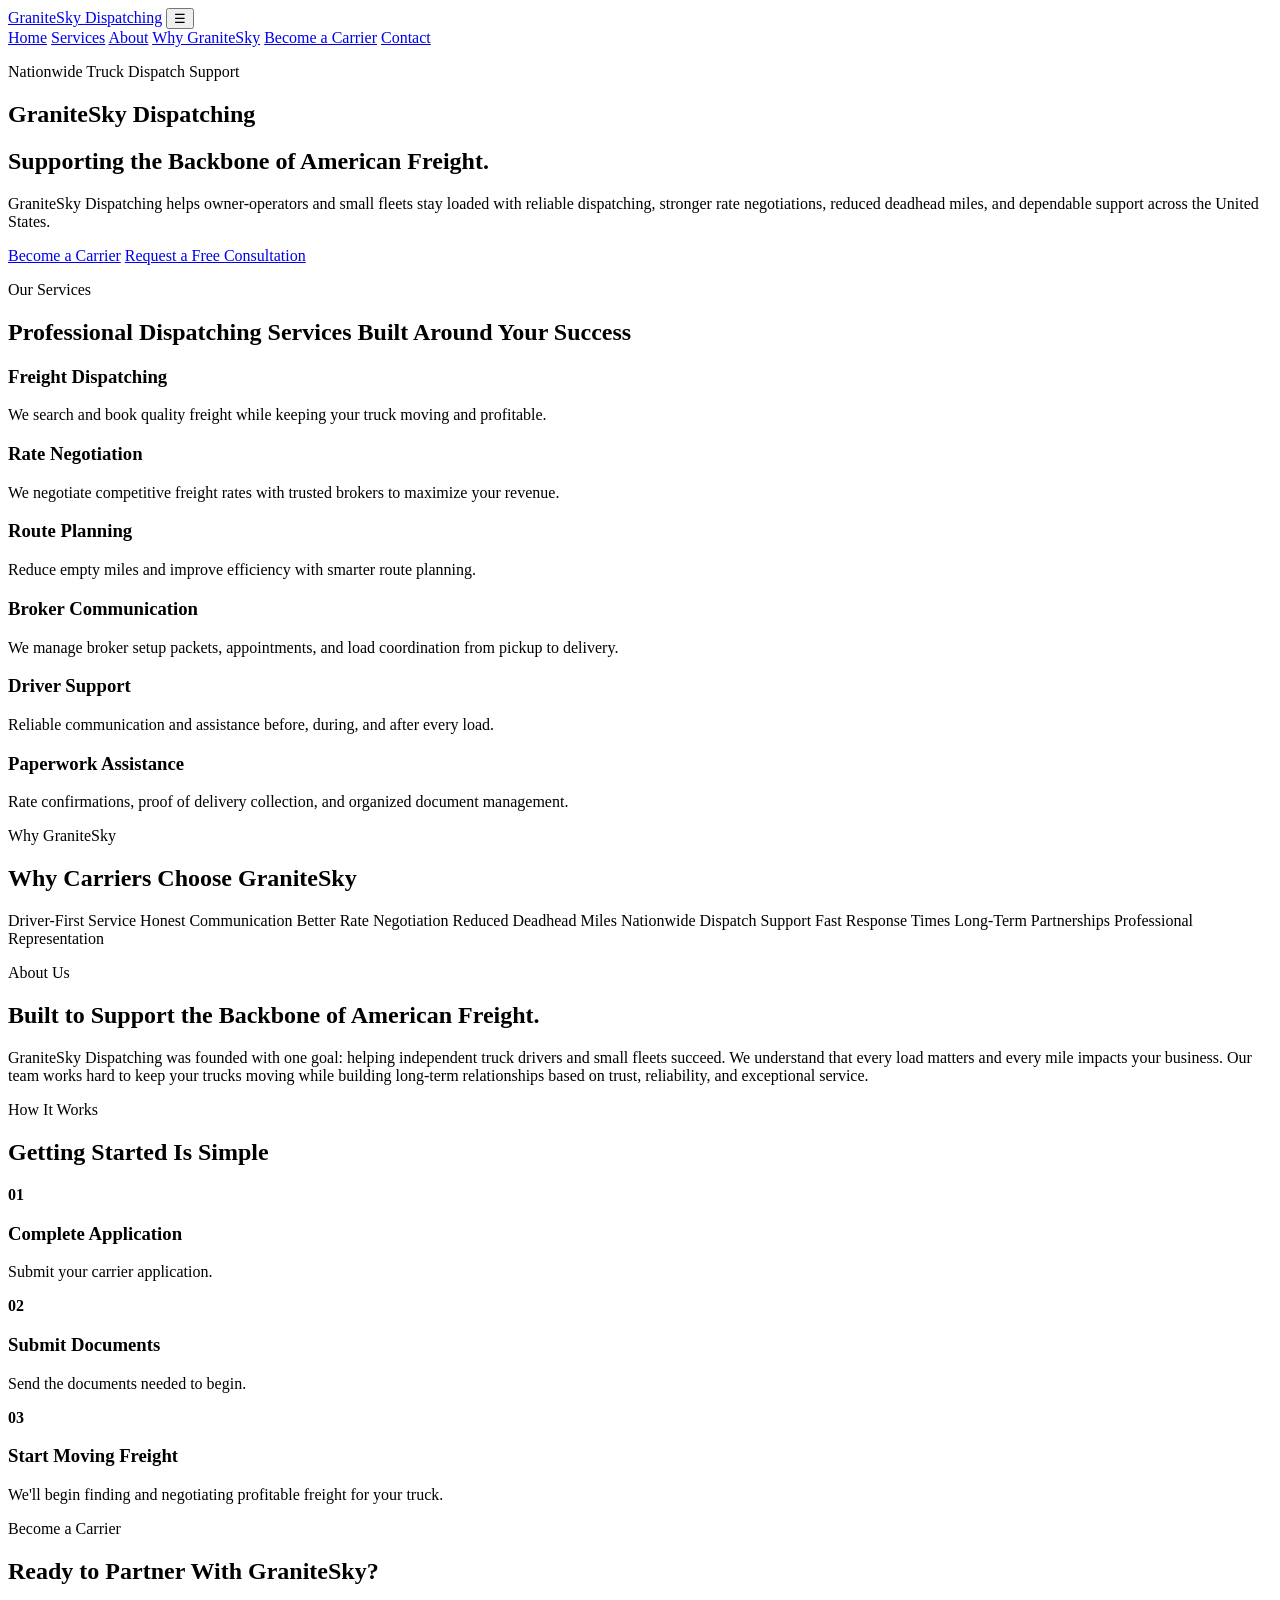
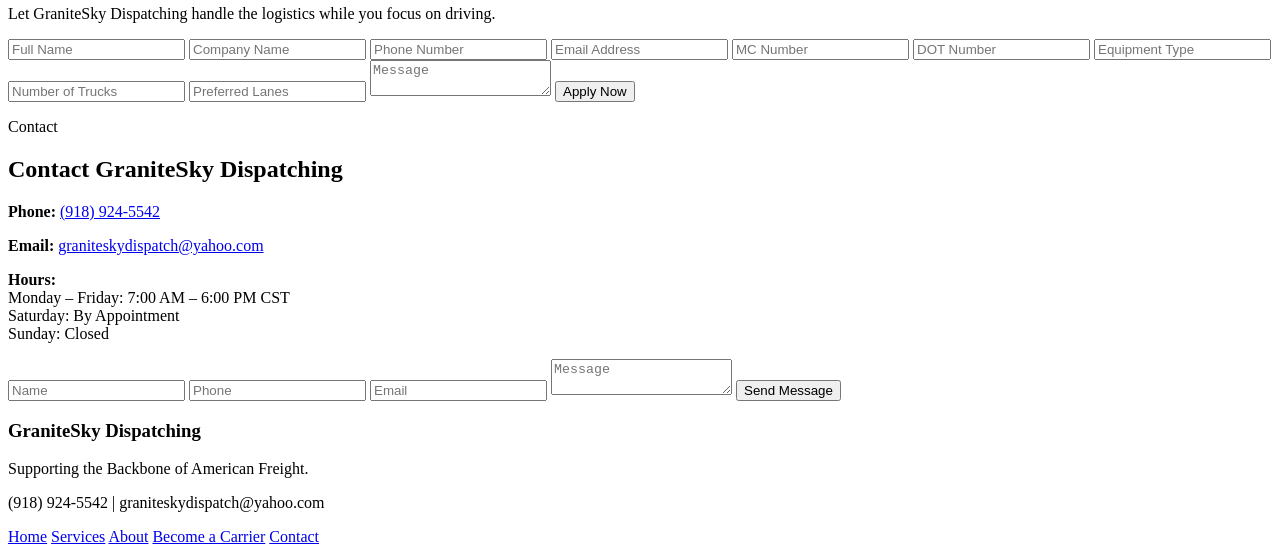
==== index.html @ 777a6763 "Add initial HTML structure for GraniteSky Dispatching This file contains the complete HTML structure" ====
<!DOCTYPE html>
<html lang="en">
<head>
  <meta charset="UTF-8" />
  <meta name="viewport" content="width=device-width, initial-scale=1.0" />
  <title>GraniteSky Dispatching | Supporting the Backbone of American Freight</title>
  <meta name="description" content="GraniteSky Dispatching helps owner-operators and small fleets stay loaded with reliable dispatching, rate negotiation, route planning, and nationwide support." />
  <link rel="stylesheet" href="style.css" />
  <script defer src="script.js"></script>
</head>

<body>
  <header class="header">
    <nav class="nav">
      <a href="#" class="logo">GraniteSky <span>Dispatching</span></a>

      <button class="menu-btn" id="menuBtn">☰</button>

      <div class="nav-links" id="navLinks">
        <a href="#home">Home</a>
        <a href="#services">Services</a>
        <a href="#about">About</a>
        <a href="#why">Why GraniteSky</a>
        <a href="#carrier">Become a Carrier</a>
        <a href="#contact">Contact</a>
      </div>
    </nav>
  </header>

  <section class="hero" id="home">
    <div class="hero-overlay"></div>
    <div class="hero-content">
      <p class="eyebrow">Nationwide Truck Dispatch Support</p>
      <h1>GraniteSky Dispatching</h1>
      <h2>Supporting the Backbone of American Freight.</h2>
      <p>
        GraniteSky Dispatching helps owner-operators and small fleets stay loaded with reliable dispatching,
        stronger rate negotiations, reduced deadhead miles, and dependable support across the United States.
      </p>
      <div class="hero-buttons">
        <a href="#carrier" class="btn primary">Become a Carrier</a>
        <a href="#contact" class="btn secondary">Request a Free Consultation</a>
      </div>
    </div>
  </section>

  <section class="section" id="services">
    <div class="section-header">
      <p class="eyebrow">Our Services</p>
      <h2>Professional Dispatching Services Built Around Your Success</h2>
    </div>

    <div class="cards">
      <div class="card"><h3>Freight Dispatching</h3><p>We search and book quality freight while keeping your truck moving and profitable.</p></div>
      <div class="card"><h3>Rate Negotiation</h3><p>We negotiate competitive freight rates with trusted brokers to maximize your revenue.</p></div>
      <div class="card"><h3>Route Planning</h3><p>Reduce empty miles and improve efficiency with smarter route planning.</p></div>
      <div class="card"><h3>Broker Communication</h3><p>We manage broker setup packets, appointments, and load coordination from pickup to delivery.</p></div>
      <div class="card"><h3>Driver Support</h3><p>Reliable communication and assistance before, during, and after every load.</p></div>
      <div class="card"><h3>Paperwork Assistance</h3><p>Rate confirmations, proof of delivery collection, and organized document management.</p></div>
    </div>
  </section>

  <section class="dark-section" id="why">
    <div class="section-header">
      <p class="eyebrow">Why GraniteSky</p>
      <h2>Why Carriers Choose GraniteSky</h2>
    </div>

    <div class="features">
      <span>Driver-First Service</span>
      <span>Honest Communication</span>
      <span>Better Rate Negotiation</span>
      <span>Reduced Deadhead Miles</span>
      <span>Nationwide Dispatch Support</span>
      <span>Fast Response Times</span>
      <span>Long-Term Partnerships</span>
      <span>Professional Representation</span>
    </div>
  </section>

  <section class="split-section" id="about">
    <div>
      <p class="eyebrow">About Us</p>
      <h2>Built to Support the Backbone of American Freight.</h2>
      <p>
        GraniteSky Dispatching was founded with one goal: helping independent truck drivers and small fleets succeed.
        We understand that every load matters and every mile impacts your business. Our team works hard to keep your
        trucks moving while building long-term relationships based on trust, reliability, and exceptional service.
      </p>
    </div>
    <div class="image-card"></div>
  </section>

  <section class="section">
    <div class="section-header">
      <p class="eyebrow">How It Works</p>
      <h2>Getting Started Is Simple</h2>
    </div>

    <div class="steps">
      <div><strong>01</strong><h3>Complete Application</h3><p>Submit your carrier application.</p></div>
      <div><strong>02</strong><h3>Submit Documents</h3><p>Send the documents needed to begin.</p></div>
      <div><strong>03</strong><h3>Start Moving Freight</h3><p>We'll begin finding and negotiating profitable freight for your truck.</p></div>
    </div>
  </section>

  <section class="form-section" id="carrier">
    <div class="form-intro">
      <p class="eyebrow">Become a Carrier</p>
      <h2>Ready to Partner With GraniteSky?</h2>
      <p>Let GraniteSky Dispatching handle the logistics while you focus on driving.</p>
    </div>

    <form class="form" action="https://formsubmit.co/graniteskydispatch@yahoo.com" method="POST">
      <input type="text" name="Full Name" placeholder="Full Name" required>
      <input type="text" name="Company Name" placeholder="Company Name">
      <input type="tel" name="Phone Number" placeholder="Phone Number" required>
      <input type="email" name="Email Address" placeholder="Email Address" required>
      <input type="text" name="MC Number" placeholder="MC Number">
      <input type="text" name="DOT Number" placeholder="DOT Number">
      <input type="text" name="Equipment Type" placeholder="Equipment Type">
      <input type="text" name="Number of Trucks" placeholder="Number of Trucks">
      <input type="text" name="Preferred Lanes" placeholder="Preferred Lanes">
      <textarea name="Message" placeholder="Message"></textarea>
      <button class="btn primary" type="submit">Apply Now</button>
    </form>
  </section>

  <section class="contact" id="contact">
    <div>
      <p class="eyebrow">Contact</p>
      <h2>Contact GraniteSky Dispatching</h2>
      <p><strong>Phone:</strong> <a href="tel:9189245542">(918) 924-5542</a></p>
      <p><strong>Email:</strong> <a href="mailto:graniteskydispatch@yahoo.com">graniteskydispatch@yahoo.com</a></p>
      <p><strong>Hours:</strong><br>Monday – Friday: 7:00 AM – 6:00 PM CST<br>Saturday: By Appointment<br>Sunday: Closed</p>
    </div>

    <form class="form" action="https://formsubmit.co/graniteskydispatch@yahoo.com" method="POST">
      <input type="text" name="Name" placeholder="Name" required>
      <input type="tel" name="Phone" placeholder="Phone">
      <input type="email" name="Email" placeholder="Email" required>
      <textarea name="Message" placeholder="Message" required></textarea>
      <button class="btn primary" type="submit">Send Message</button>
    </form>
  </section>

  <footer>
    <h3>GraniteSky Dispatching</h3>
    <p>Supporting the Backbone of American Freight.</p>
    <p>(918) 924-5542 | graniteskydispatch@yahoo.com</p>
    <div>
      <a href="#home">Home</a>
      <a href="#services">Services</a>
      <a href="#about">About</a>
      <a href="#carrier">Become a Carrier</a>
      <a href="#contact">Contact</a>
    </div>
  </footer>
</body>
</html>
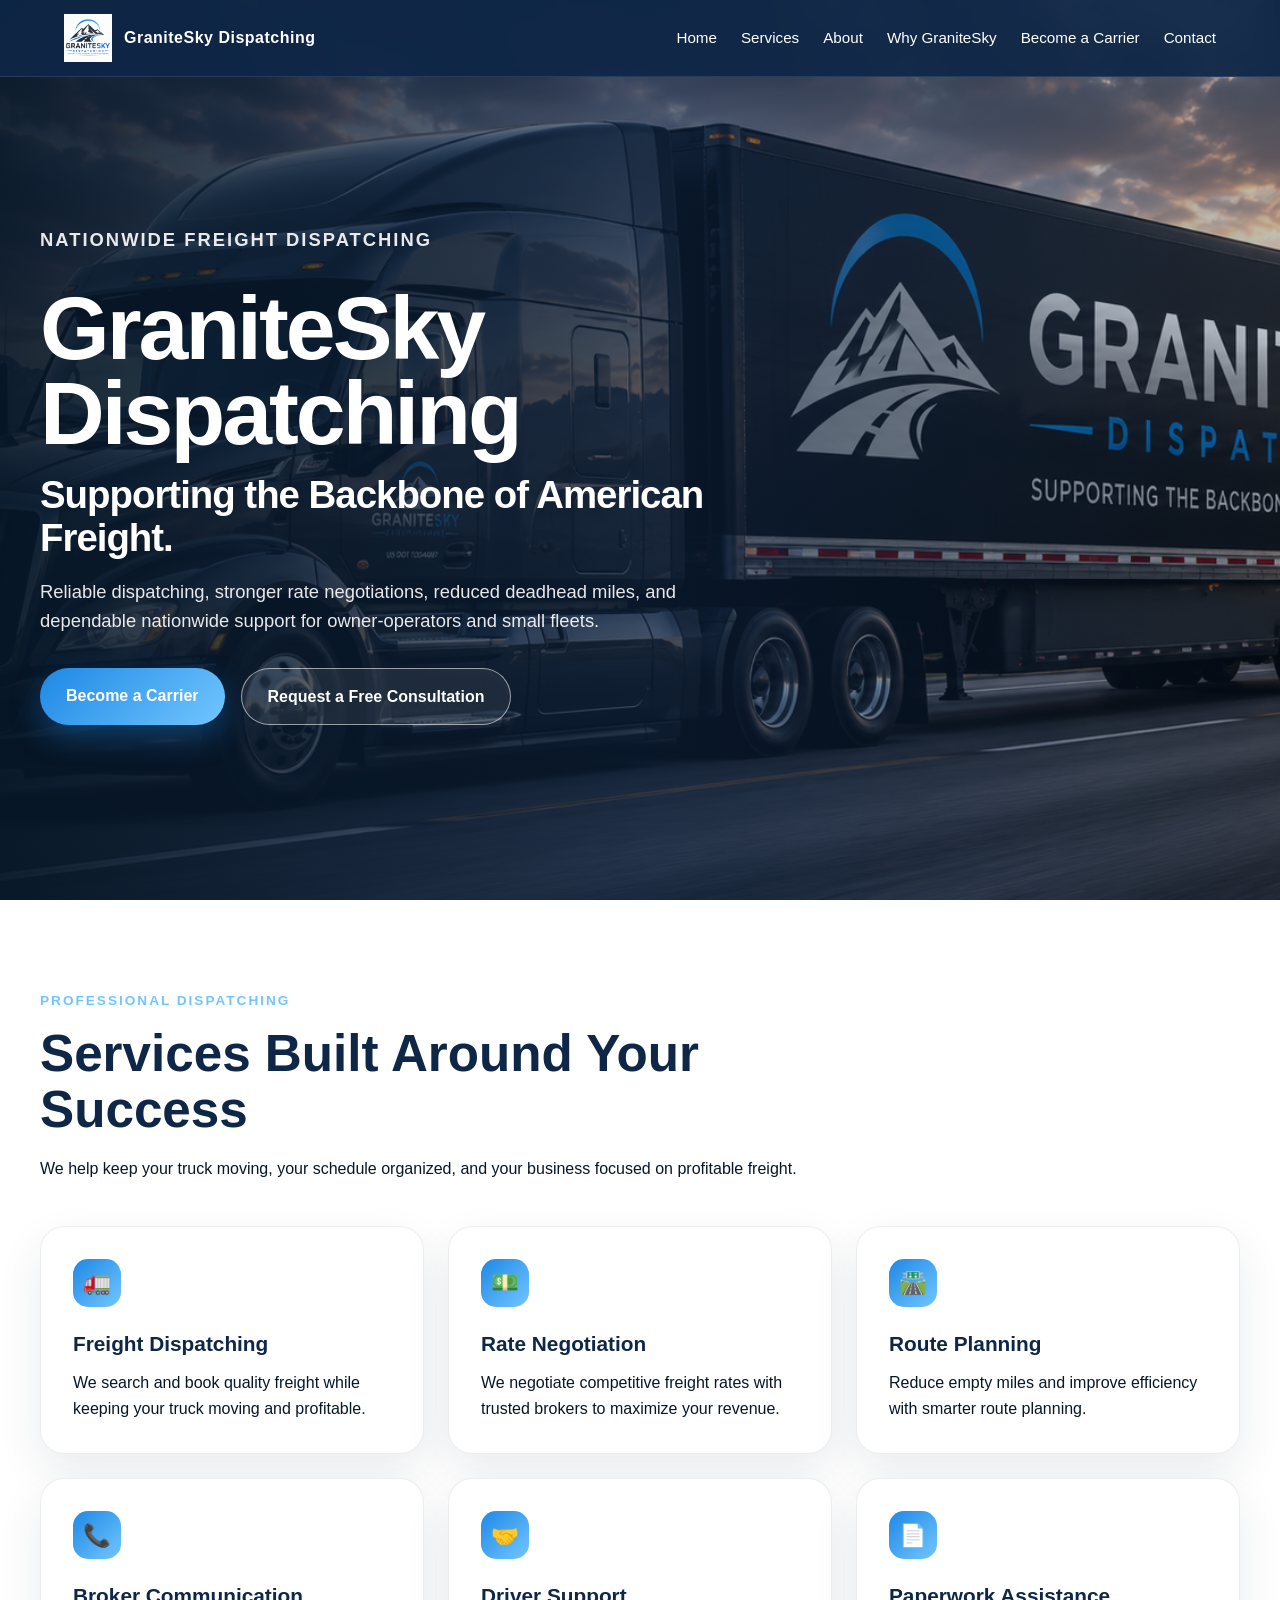
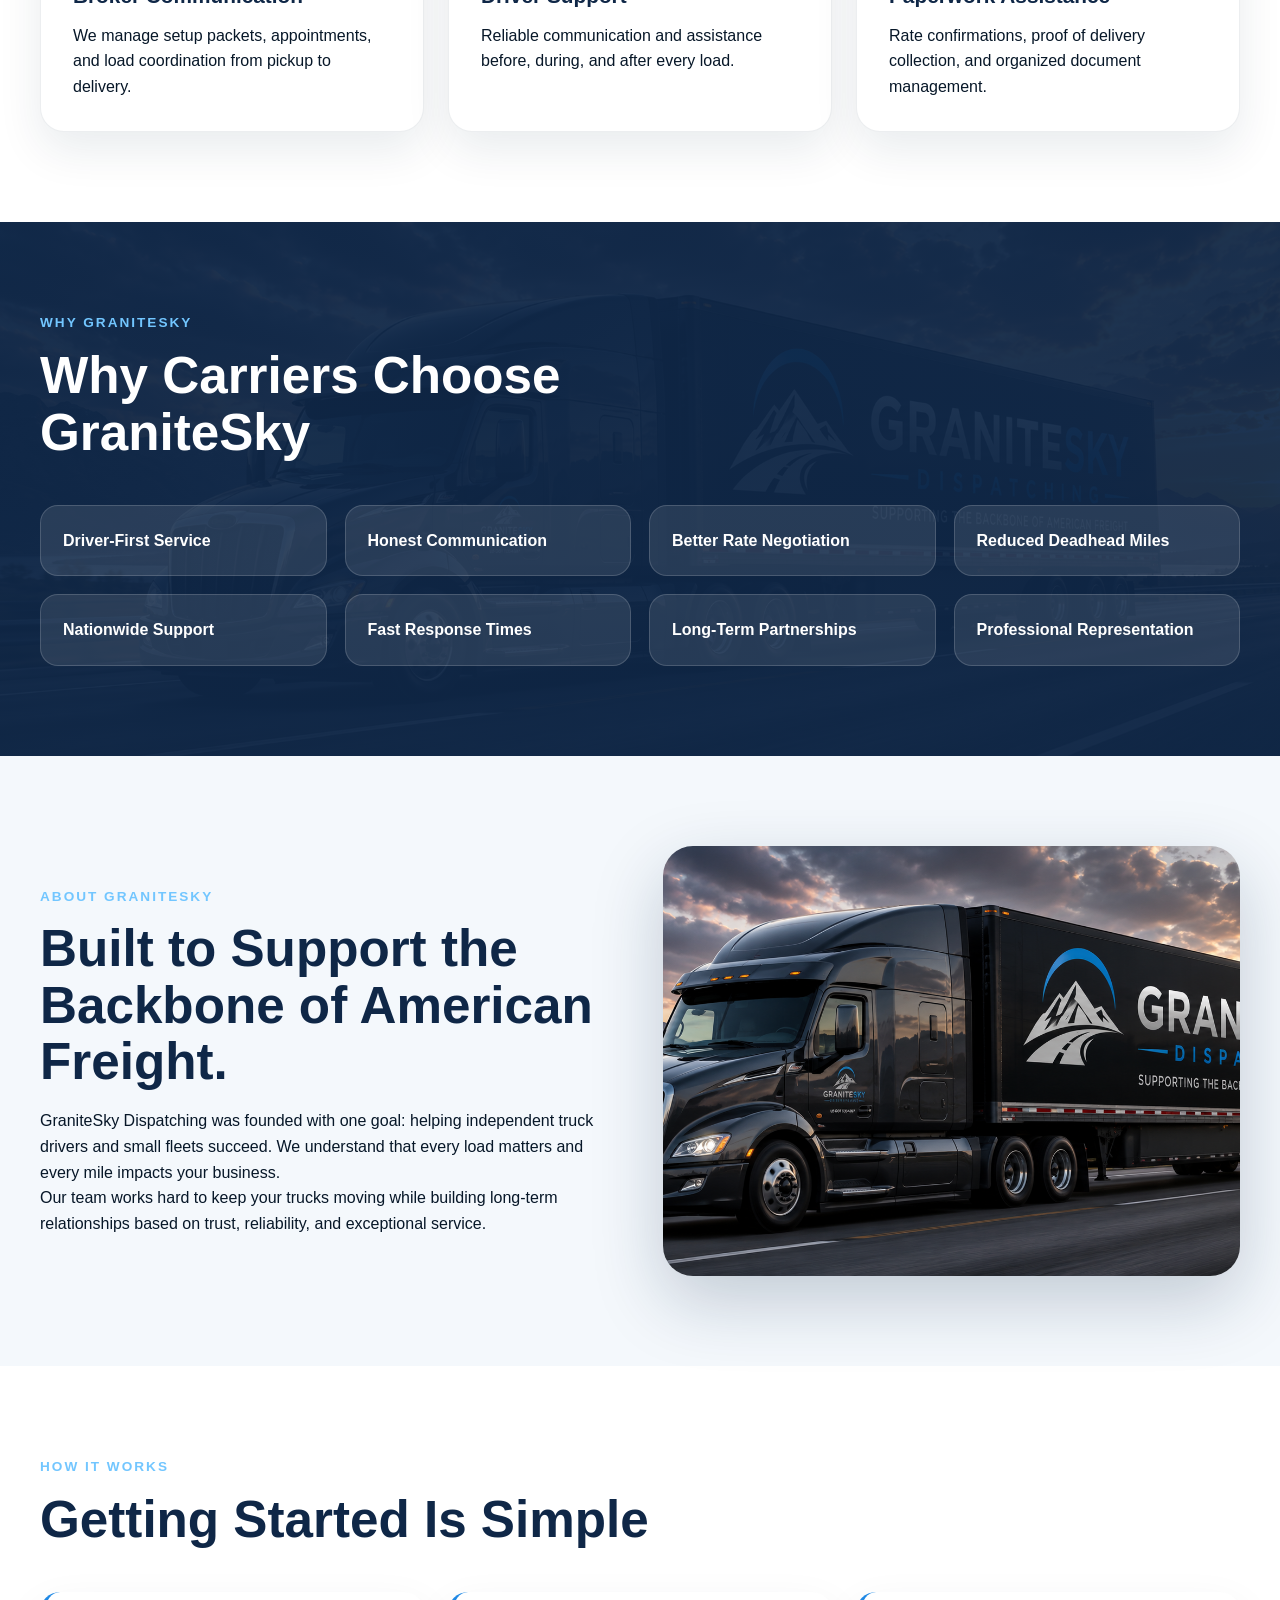
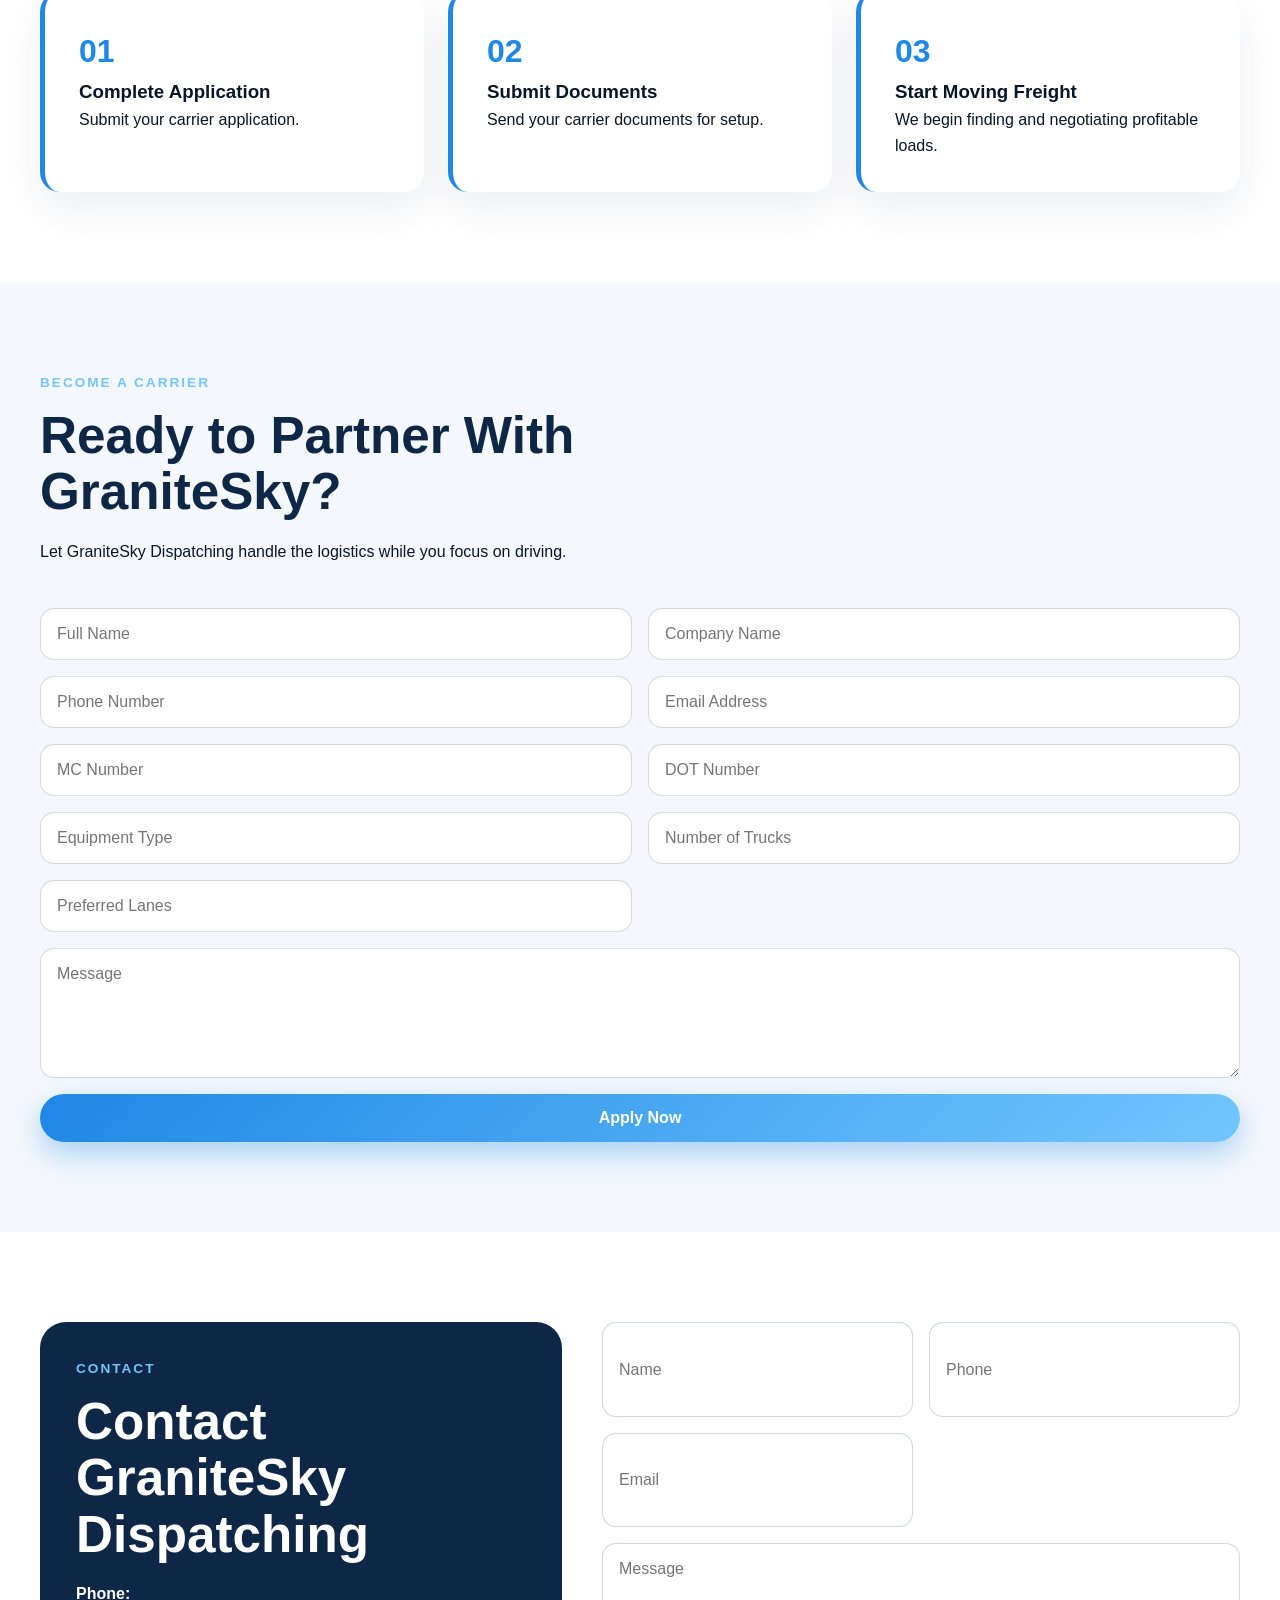
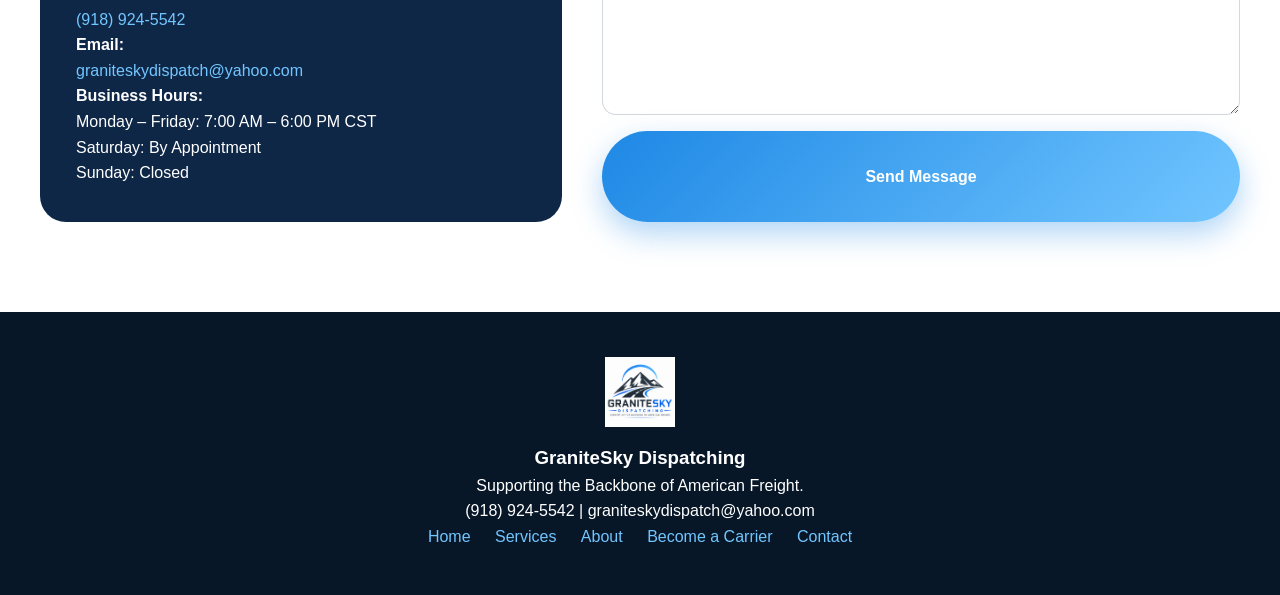
==== commit 9d12035e: "Revise HTML structure and content for clarity Updated the title and meta description for improved cl" ====
--- a/index.html
+++ b/index.html
@@ -3,115 +3,547 @@
 <head>
   <meta charset="UTF-8" />
   <meta name="viewport" content="width=device-width, initial-scale=1.0" />
-  <title>GraniteSky Dispatching | Supporting the Backbone of American Freight</title>
-  <meta name="description" content="GraniteSky Dispatching helps owner-operators and small fleets stay loaded with reliable dispatching, rate negotiation, route planning, and nationwide support." />
-  <link rel="stylesheet" href="style.css" />
-  <script defer src="script.js"></script>
+  <title>GraniteSky Dispatching | American Freight Dispatching</title>
+  <meta name="description" content="GraniteSky Dispatching provides reliable truck dispatching, rate negotiation, route planning, broker communication, and nationwide support for owner-operators and small fleets." />
+
+  <style>
+    :root {
+      --navy: #0F2747;
+      --gray: #4A4F57;
+      --blue: #1E88E5;
+      --light-blue: #72C6FF;
+      --white: #FFFFFF;
+      --soft: #F4F8FC;
+      --dark: #071728;
+    }
+
+    * {
+      margin: 0;
+      padding: 0;
+      box-sizing: border-box;
+    }
+
+    html {
+      scroll-behavior: smooth;
+    }
+
+    body {
+      font-family: Arial, sans-serif;
+      color: var(--dark);
+      background: var(--white);
+      line-height: 1.6;
+    }
+
+    a {
+      text-decoration: none;
+      color: inherit;
+    }
+
+    img {
+      max-width: 100%;
+      display: block;
+    }
+
+    header {
+      position: fixed;
+      top: 0;
+      width: 100%;
+      z-index: 1000;
+      background: rgba(15, 39, 71, 0.92);
+      backdrop-filter: blur(14px);
+      border-bottom: 1px solid rgba(255,255,255,0.1);
+    }
+
+    .nav {
+      max-width: 1200px;
+      margin: auto;
+      padding: 14px 24px;
+      display: flex;
+      justify-content: space-between;
+      align-items: center;
+    }
+
+    .logo-wrap {
+      display: flex;
+      align-items: center;
+      gap: 12px;
+      color: white;
+      font-weight: 800;
+      letter-spacing: 0.5px;
+    }
+
+    .logo-wrap img {
+      height: 48px;
+      width: auto;
+    }
+
+    .nav-links {
+      display: flex;
+      gap: 24px;
+      color: white;
+      font-size: 0.95rem;
+    }
+
+    .nav-links a:hover {
+      color: var(--light-blue);
+    }
+
+    .menu-btn {
+      display: none;
+      background: none;
+      border: none;
+      color: white;
+      font-size: 2rem;
+      cursor: pointer;
+    }
+
+    .hero {
+      min-height: 100vh;
+      background:
+        linear-gradient(90deg, rgba(7,23,40,0.92), rgba(15,39,71,0.58), rgba(15,39,71,0.25)),
+        url("hero-truck.png") center/cover no-repeat;
+      color: white;
+      display: flex;
+      align-items: center;
+      padding: 130px 24px 80px;
+    }
+
+    .hero-content {
+      max-width: 1200px;
+      margin: auto;
+      width: 100%;
+    }
+
+    .hero-box {
+      max-width: 720px;
+      animation: fadeUp 1s ease forwards;
+    }
+
+    .eyebrow {
+      color: var(--light-blue);
+      text-transform: uppercase;
+      letter-spacing: 2px;
+      font-weight: 800;
+      font-size: 0.85rem;
+      margin-bottom: 14px;
+    }
+
+    h1 {
+      font-size: clamp(3rem, 7vw, 6.5rem);
+      line-height: 0.95;
+      margin-bottom: 18px;
+      letter-spacing: -3px;
+    }
+
+    h2 {
+      font-size: clamp(2rem, 4vw, 3.4rem);
+      line-height: 1.1;
+      margin-bottom: 18px;
+      color: var(--navy);
+    }
+
+    .hero h2 {
+      color: white;
+      font-size: clamp(1.5rem, 3vw, 2.4rem);
+      letter-spacing: -1px;
+    }
+
+    .hero p {
+      font-size: 1.15rem;
+      max-width: 650px;
+      color: rgba(255,255,255,0.9);
+      margin-bottom: 32px;
+    }
+
+    .buttons {
+      display: flex;
+      flex-wrap: wrap;
+      gap: 16px;
+    }
+
+    .btn {
+      display: inline-block;
+      padding: 15px 26px;
+      border-radius: 999px;
+      font-weight: 800;
+      transition: 0.3s ease;
+    }
+
+    .btn.primary {
+      background: linear-gradient(135deg, var(--blue), var(--light-blue));
+      color: white;
+      box-shadow: 0 12px 30px rgba(30,136,229,0.35);
+    }
+
+    .btn.secondary {
+      border: 1px solid rgba(255,255,255,0.55);
+      color: white;
+      background: rgba(255,255,255,0.08);
+    }
+
+    .btn:hover {
+      transform: translateY(-3px);
+    }
+
+    section {
+      padding: 90px 24px;
+    }
+
+    .container {
+      max-width: 1200px;
+      margin: auto;
+    }
+
+    .section-title {
+      max-width: 760px;
+      margin-bottom: 44px;
+    }
+
+    .cards {
+      display: grid;
+      grid-template-columns: repeat(3, 1fr);
+      gap: 24px;
+    }
+
+    .card {
+      background: white;
+      padding: 32px;
+      border-radius: 24px;
+      box-shadow: 0 18px 45px rgba(15,39,71,0.09);
+      border: 1px solid rgba(15,39,71,0.08);
+      transition: 0.3s ease;
+    }
+
+    .card:hover {
+      transform: translateY(-8px);
+      box-shadow: 0 25px 60px rgba(15,39,71,0.15);
+    }
+
+    .icon {
+      width: 48px;
+      height: 48px;
+      border-radius: 15px;
+      background: linear-gradient(135deg, var(--blue), var(--light-blue));
+      color: white;
+      display: grid;
+      place-items: center;
+      font-size: 1.4rem;
+      margin-bottom: 20px;
+    }
+
+    .card h3 {
+      color: var(--navy);
+      margin-bottom: 10px;
+      font-size: 1.3rem;
+    }
+
+    .soft {
+      background: var(--soft);
+    }
+
+    .dark {
+      background:
+        linear-gradient(rgba(15,39,71,0.94), rgba(15,39,71,0.94)),
+        url("hero-truck.png") center/cover no-repeat;
+      color: white;
+    }
+
+    .dark h2 {
+      color: white;
+    }
+
+    .features {
+      display: grid;
+      grid-template-columns: repeat(4, 1fr);
+      gap: 18px;
+    }
+
+    .feature {
+      background: rgba(255,255,255,0.1);
+      border: 1px solid rgba(255,255,255,0.16);
+      padding: 22px;
+      border-radius: 18px;
+      font-weight: 800;
+    }
+
+    .split {
+      display: grid;
+      grid-template-columns: 1fr 1fr;
+      gap: 46px;
+      align-items: center;
+    }
+
+    .photo-card {
+      min-height: 430px;
+      border-radius: 30px;
+      background: url("hero-truck.png") center/cover no-repeat;
+      box-shadow: 0 25px 70px rgba(15,39,71,0.22);
+    }
+
+    .steps {
+      display: grid;
+      grid-template-columns: repeat(3, 1fr);
+      gap: 24px;
+    }
+
+    .step {
+      padding: 34px;
+      border-left: 5px solid var(--blue);
+      background: white;
+      border-radius: 20px;
+      box-shadow: 0 18px 45px rgba(15,39,71,0.08);
+    }
+
+    .step strong {
+      color: var(--blue);
+      font-size: 2rem;
+    }
+
+    form {
+      display: grid;
+      grid-template-columns: repeat(2, 1fr);
+      gap: 16px;
+    }
+
+    input, textarea {
+      width: 100%;
+      padding: 16px;
+      border-radius: 14px;
+      border: 1px solid rgba(15,39,71,0.18);
+      font-size: 1rem;
+      font-family: inherit;
+    }
+
+    textarea {
+      grid-column: span 2;
+      min-height: 130px;
+      resize: vertical;
+    }
+
+    form .btn {
+      border: none;
+      cursor: pointer;
+      grid-column: span 2;
+      font-size: 1rem;
+    }
+
+    .contact-grid {
+      display: grid;
+      grid-template-columns: 0.9fr 1.1fr;
+      gap: 40px;
+    }
+
+    .contact-info {
+      background: var(--navy);
+      color: white;
+      padding: 36px;
+      border-radius: 26px;
+    }
+
+    .contact-info h2 {
+      color: white;
+    }
+
+    .contact-info a {
+      color: var(--light-blue);
+    }
+
+    footer {
+      background: #071728;
+      color: white;
+      padding: 45px 24px;
+      text-align: center;
+    }
+
+    footer img {
+      height: 70px;
+      margin: 0 auto 16px;
+    }
+
+    footer a {
+      margin: 0 10px;
+      color: var(--light-blue);
+    }
+
+    @keyframes fadeUp {
+      from {
+        opacity: 0;
+        transform: translateY(30px);
+      }
+      to {
+        opacity: 1;
+        transform: translateY(0);
+      }
+    }
+
+    @media (max-width: 900px) {
+      .menu-btn {
+        display: block;
+      }
+
+      .nav-links {
+        position: absolute;
+        top: 77px;
+        left: 0;
+        width: 100%;
+        background: var(--navy);
+        flex-direction: column;
+        padding: 24px;
+        display: none;
+      }
+
+      .nav-links.active {
+        display: flex;
+      }
+
+      .cards,
+      .features,
+      .steps,
+      .split,
+      .contact-grid {
+        grid-template-columns: 1fr;
+      }
+
+      form {
+        grid-template-columns: 1fr;
+      }
+
+      textarea,
+      form .btn {
+        grid-column: span 1;
+      }
+
+      .hero {
+        text-align: left;
+        background:
+          linear-gradient(rgba(7,23,40,0.86), rgba(7,23,40,0.86)),
+          url("hero-truck.png") center/cover no-repeat;
+      }
+    }
+  </style>
 </head>
 
 <body>
-  <header class="header">
-    <nav class="nav">
-      <a href="#" class="logo">GraniteSky <span>Dispatching</span></a>
-
-      <button class="menu-btn" id="menuBtn">☰</button>
-
-      <div class="nav-links" id="navLinks">
-        <a href="#home">Home</a>
-        <a href="#services">Services</a>
-        <a href="#about">About</a>
-        <a href="#why">Why GraniteSky</a>
-        <a href="#carrier">Become a Carrier</a>
-        <a href="#contact">Contact</a>
-      </div>
-    </nav>
-  </header>
-
-  <section class="hero" id="home">
-    <div class="hero-overlay"></div>
-    <div class="hero-content">
-      <p class="eyebrow">Nationwide Truck Dispatch Support</p>
+
+<header>
+  <nav class="nav">
+    <a href="#home" class="logo-wrap">
+      <img src="logo.png" alt="GraniteSky Dispatching Logo">
+      <span>GraniteSky Dispatching</span>
+    </a>
+
+    <button class="menu-btn" id="menuBtn">☰</button>
+
+    <div class="nav-links" id="navLinks">
+      <a href="#home">Home</a>
+      <a href="#services">Services</a>
+      <a href="#about">About</a>
+      <a href="#why">Why GraniteSky</a>
+      <a href="#carrier">Become a Carrier</a>
+      <a href="#contact">Contact</a>
+    </div>
+  </nav>
+</header>
+
+<section class="hero" id="home">
+  <div class="hero-content">
+    <div class="hero-box">
+      <p class="eyebrow">Nationwide Freight Dispatching</p>
       <h1>GraniteSky Dispatching</h1>
       <h2>Supporting the Backbone of American Freight.</h2>
       <p>
-        GraniteSky Dispatching helps owner-operators and small fleets stay loaded with reliable dispatching,
-        stronger rate negotiations, reduced deadhead miles, and dependable support across the United States.
+        Reliable dispatching, stronger rate negotiations, reduced deadhead miles,
+        and dependable nationwide support for owner-operators and small fleets.
       </p>
-      <div class="hero-buttons">
+      <div class="buttons">
         <a href="#carrier" class="btn primary">Become a Carrier</a>
         <a href="#contact" class="btn secondary">Request a Free Consultation</a>
       </div>
     </div>
-  </section>
-
-  <section class="section" id="services">
-    <div class="section-header">
-      <p class="eyebrow">Our Services</p>
-      <h2>Professional Dispatching Services Built Around Your Success</h2>
+  </div>
+</section>
+
+<section id="services">
+  <div class="container">
+    <div class="section-title">
+      <p class="eyebrow">Professional Dispatching</p>
+      <h2>Services Built Around Your Success</h2>
+      <p>We help keep your truck moving, your schedule organized, and your business focused on profitable freight.</p>
     </div>
 
     <div class="cards">
-      <div class="card"><h3>Freight Dispatching</h3><p>We search and book quality freight while keeping your truck moving and profitable.</p></div>
-      <div class="card"><h3>Rate Negotiation</h3><p>We negotiate competitive freight rates with trusted brokers to maximize your revenue.</p></div>
-      <div class="card"><h3>Route Planning</h3><p>Reduce empty miles and improve efficiency with smarter route planning.</p></div>
-      <div class="card"><h3>Broker Communication</h3><p>We manage broker setup packets, appointments, and load coordination from pickup to delivery.</p></div>
-      <div class="card"><h3>Driver Support</h3><p>Reliable communication and assistance before, during, and after every load.</p></div>
-      <div class="card"><h3>Paperwork Assistance</h3><p>Rate confirmations, proof of delivery collection, and organized document management.</p></div>
-    </div>
-  </section>
-
-  <section class="dark-section" id="why">
-    <div class="section-header">
+      <div class="card"><div class="icon">🚛</div><h3>Freight Dispatching</h3><p>We search and book quality freight while keeping your truck moving and profitable.</p></div>
+      <div class="card"><div class="icon">💵</div><h3>Rate Negotiation</h3><p>We negotiate competitive freight rates with trusted brokers to maximize your revenue.</p></div>
+      <div class="card"><div class="icon">🛣️</div><h3>Route Planning</h3><p>Reduce empty miles and improve efficiency with smarter route planning.</p></div>
+      <div class="card"><div class="icon">📞</div><h3>Broker Communication</h3><p>We manage setup packets, appointments, and load coordination from pickup to delivery.</p></div>
+      <div class="card"><div class="icon">🤝</div><h3>Driver Support</h3><p>Reliable communication and assistance before, during, and after every load.</p></div>
+      <div class="card"><div class="icon">📄</div><h3>Paperwork Assistance</h3><p>Rate confirmations, proof of delivery collection, and organized document management.</p></div>
+    </div>
+  </div>
+</section>
+
+<section class="dark" id="why">
+  <div class="container">
+    <div class="section-title">
       <p class="eyebrow">Why GraniteSky</p>
       <h2>Why Carriers Choose GraniteSky</h2>
     </div>
 
     <div class="features">
-      <span>Driver-First Service</span>
-      <span>Honest Communication</span>
-      <span>Better Rate Negotiation</span>
-      <span>Reduced Deadhead Miles</span>
-      <span>Nationwide Dispatch Support</span>
-      <span>Fast Response Times</span>
-      <span>Long-Term Partnerships</span>
-      <span>Professional Representation</span>
-    </div>
-  </section>
-
-  <section class="split-section" id="about">
+      <div class="feature">Driver-First Service</div>
+      <div class="feature">Honest Communication</div>
+      <div class="feature">Better Rate Negotiation</div>
+      <div class="feature">Reduced Deadhead Miles</div>
+      <div class="feature">Nationwide Support</div>
+      <div class="feature">Fast Response Times</div>
+      <div class="feature">Long-Term Partnerships</div>
+      <div class="feature">Professional Representation</div>
+    </div>
+  </div>
+</section>
+
+<section id="about" class="soft">
+  <div class="container split">
     <div>
-      <p class="eyebrow">About Us</p>
+      <p class="eyebrow">About GraniteSky</p>
       <h2>Built to Support the Backbone of American Freight.</h2>
       <p>
         GraniteSky Dispatching was founded with one goal: helping independent truck drivers and small fleets succeed.
-        We understand that every load matters and every mile impacts your business. Our team works hard to keep your
-        trucks moving while building long-term relationships based on trust, reliability, and exceptional service.
+        We understand that every load matters and every mile impacts your business.
       </p>
-    </div>
-    <div class="image-card"></div>
-  </section>
-
-  <section class="section">
-    <div class="section-header">
+      <p>
+        Our team works hard to keep your trucks moving while building long-term relationships based on trust,
+        reliability, and exceptional service.
+      </p>
+    </div>
+    <div class="photo-card"></div>
+  </div>
+</section>
+
+<section>
+  <div class="container">
+    <div class="section-title">
       <p class="eyebrow">How It Works</p>
       <h2>Getting Started Is Simple</h2>
     </div>
 
     <div class="steps">
-      <div><strong>01</strong><h3>Complete Application</h3><p>Submit your carrier application.</p></div>
-      <div><strong>02</strong><h3>Submit Documents</h3><p>Send the documents needed to begin.</p></div>
-      <div><strong>03</strong><h3>Start Moving Freight</h3><p>We'll begin finding and negotiating profitable freight for your truck.</p></div>
-    </div>
-  </section>
-
-  <section class="form-section" id="carrier">
-    <div class="form-intro">
+      <div class="step"><strong>01</strong><h3>Complete Application</h3><p>Submit your carrier application.</p></div>
+      <div class="step"><strong>02</strong><h3>Submit Documents</h3><p>Send your carrier documents for setup.</p></div>
+      <div class="step"><strong>03</strong><h3>Start Moving Freight</h3><p>We begin finding and negotiating profitable loads.</p></div>
+    </div>
+  </div>
+</section>
+
+<section id="carrier" class="soft">
+  <div class="container">
+    <div class="section-title">
       <p class="eyebrow">Become a Carrier</p>
       <h2>Ready to Partner With GraniteSky?</h2>
       <p>Let GraniteSky Dispatching handle the logistics while you focus on driving.</p>
     </div>
 
-    <form class="form" action="https://formsubmit.co/graniteskydispatch@yahoo.com" method="POST">
+    <form action="https://formsubmit.co/graniteskydispatch@yahoo.com" method="POST">
       <input type="text" name="Full Name" placeholder="Full Name" required>
       <input type="text" name="Company Name" placeholder="Company Name">
       <input type="tel" name="Phone Number" placeholder="Phone Number" required>
@@ -124,37 +556,61 @@
       <textarea name="Message" placeholder="Message"></textarea>
       <button class="btn primary" type="submit">Apply Now</button>
     </form>
-  </section>
-
-  <section class="contact" id="contact">
-    <div>
+  </div>
+</section>
+
+<section id="contact">
+  <div class="container contact-grid">
+    <div class="contact-info">
       <p class="eyebrow">Contact</p>
       <h2>Contact GraniteSky Dispatching</h2>
-      <p><strong>Phone:</strong> <a href="tel:9189245542">(918) 924-5542</a></p>
-      <p><strong>Email:</strong> <a href="mailto:graniteskydispatch@yahoo.com">graniteskydispatch@yahoo.com</a></p>
-      <p><strong>Hours:</strong><br>Monday – Friday: 7:00 AM – 6:00 PM CST<br>Saturday: By Appointment<br>Sunday: Closed</p>
-    </div>
-
-    <form class="form" action="https://formsubmit.co/graniteskydispatch@yahoo.com" method="POST">
+      <p><strong>Phone:</strong><br><a href="tel:9189245542">(918) 924-5542</a></p>
+      <p><strong>Email:</strong><br><a href="mailto:graniteskydispatch@yahoo.com">graniteskydispatch@yahoo.com</a></p>
+      <p><strong>Business Hours:</strong><br>
+        Monday – Friday: 7:00 AM – 6:00 PM CST<br>
+        Saturday: By Appointment<br>
+        Sunday: Closed
+      </p>
+    </div>
+
+    <form action="https://formsubmit.co/graniteskydispatch@yahoo.com" method="POST">
       <input type="text" name="Name" placeholder="Name" required>
       <input type="tel" name="Phone" placeholder="Phone">
       <input type="email" name="Email" placeholder="Email" required>
       <textarea name="Message" placeholder="Message" required></textarea>
       <button class="btn primary" type="submit">Send Message</button>
     </form>
-  </section>
-
-  <footer>
-    <h3>GraniteSky Dispatching</h3>
-    <p>Supporting the Backbone of American Freight.</p>
-    <p>(918) 924-5542 | graniteskydispatch@yahoo.com</p>
-    <div>
-      <a href="#home">Home</a>
-      <a href="#services">Services</a>
-      <a href="#about">About</a>
-      <a href="#carrier">Become a Carrier</a>
-      <a href="#contact">Contact</a>
-    </div>
-  </footer>
+  </div>
+</section>
+
+<footer>
+  <img src="logo.png" alt="GraniteSky Dispatching Logo">
+  <h3>GraniteSky Dispatching</h3>
+  <p>Supporting the Backbone of American Freight.</p>
+  <p>(918) 924-5542 | graniteskydispatch@yahoo.com</p>
+  <p>
+    <a href="#home">Home</a>
+    <a href="#services">Services</a>
+    <a href="#about">About</a>
+    <a href="#carrier">Become a Carrier</a>
+    <a href="#contact">Contact</a>
+  </p>
+</footer>
+
+<script>
+  const menuBtn = document.getElementById("menuBtn");
+  const navLinks = document.getElementById("navLinks");
+
+  menuBtn.addEventListener("click", () => {
+    navLinks.classList.toggle("active");
+  });
+
+  document.querySelectorAll(".nav-links a").forEach(link => {
+    link.addEventListener("click", () => {
+      navLinks.classList.remove("active");
+    });
+  });
+</script>
+
 </body>
 </html>
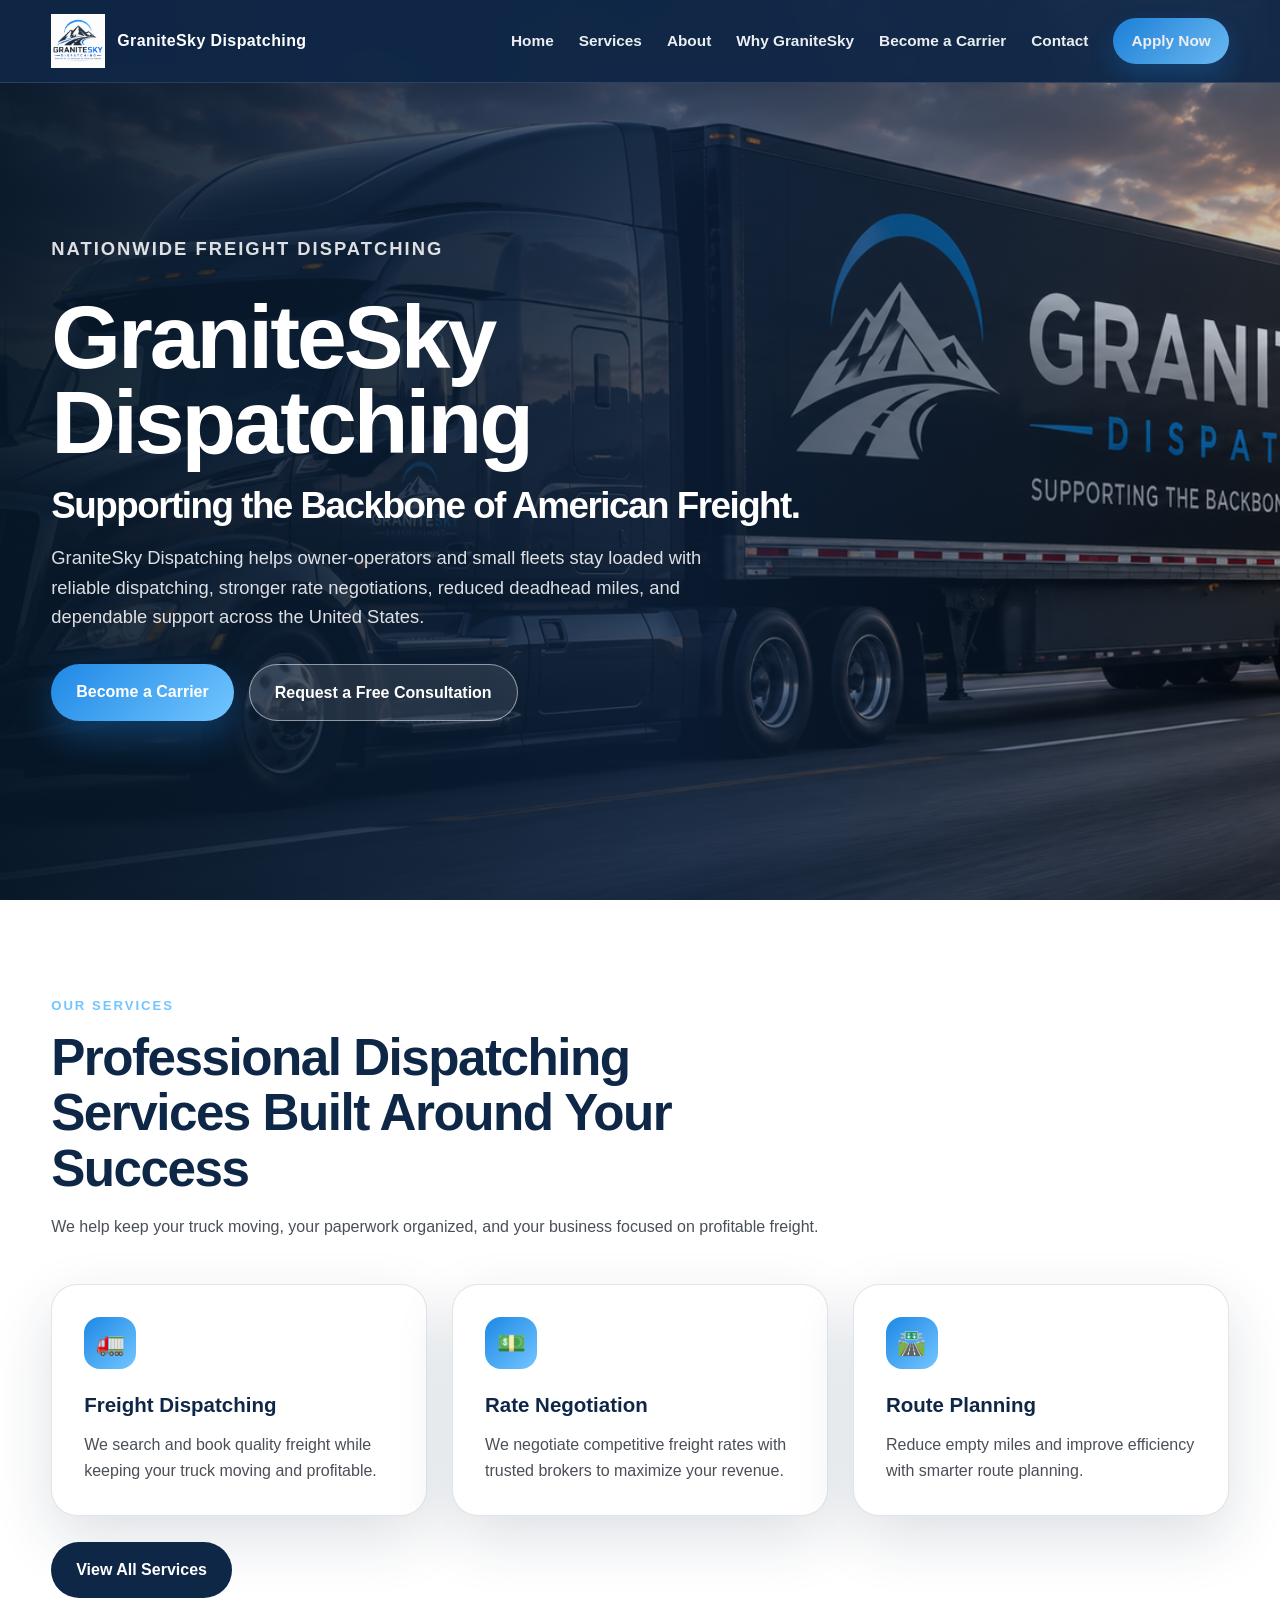
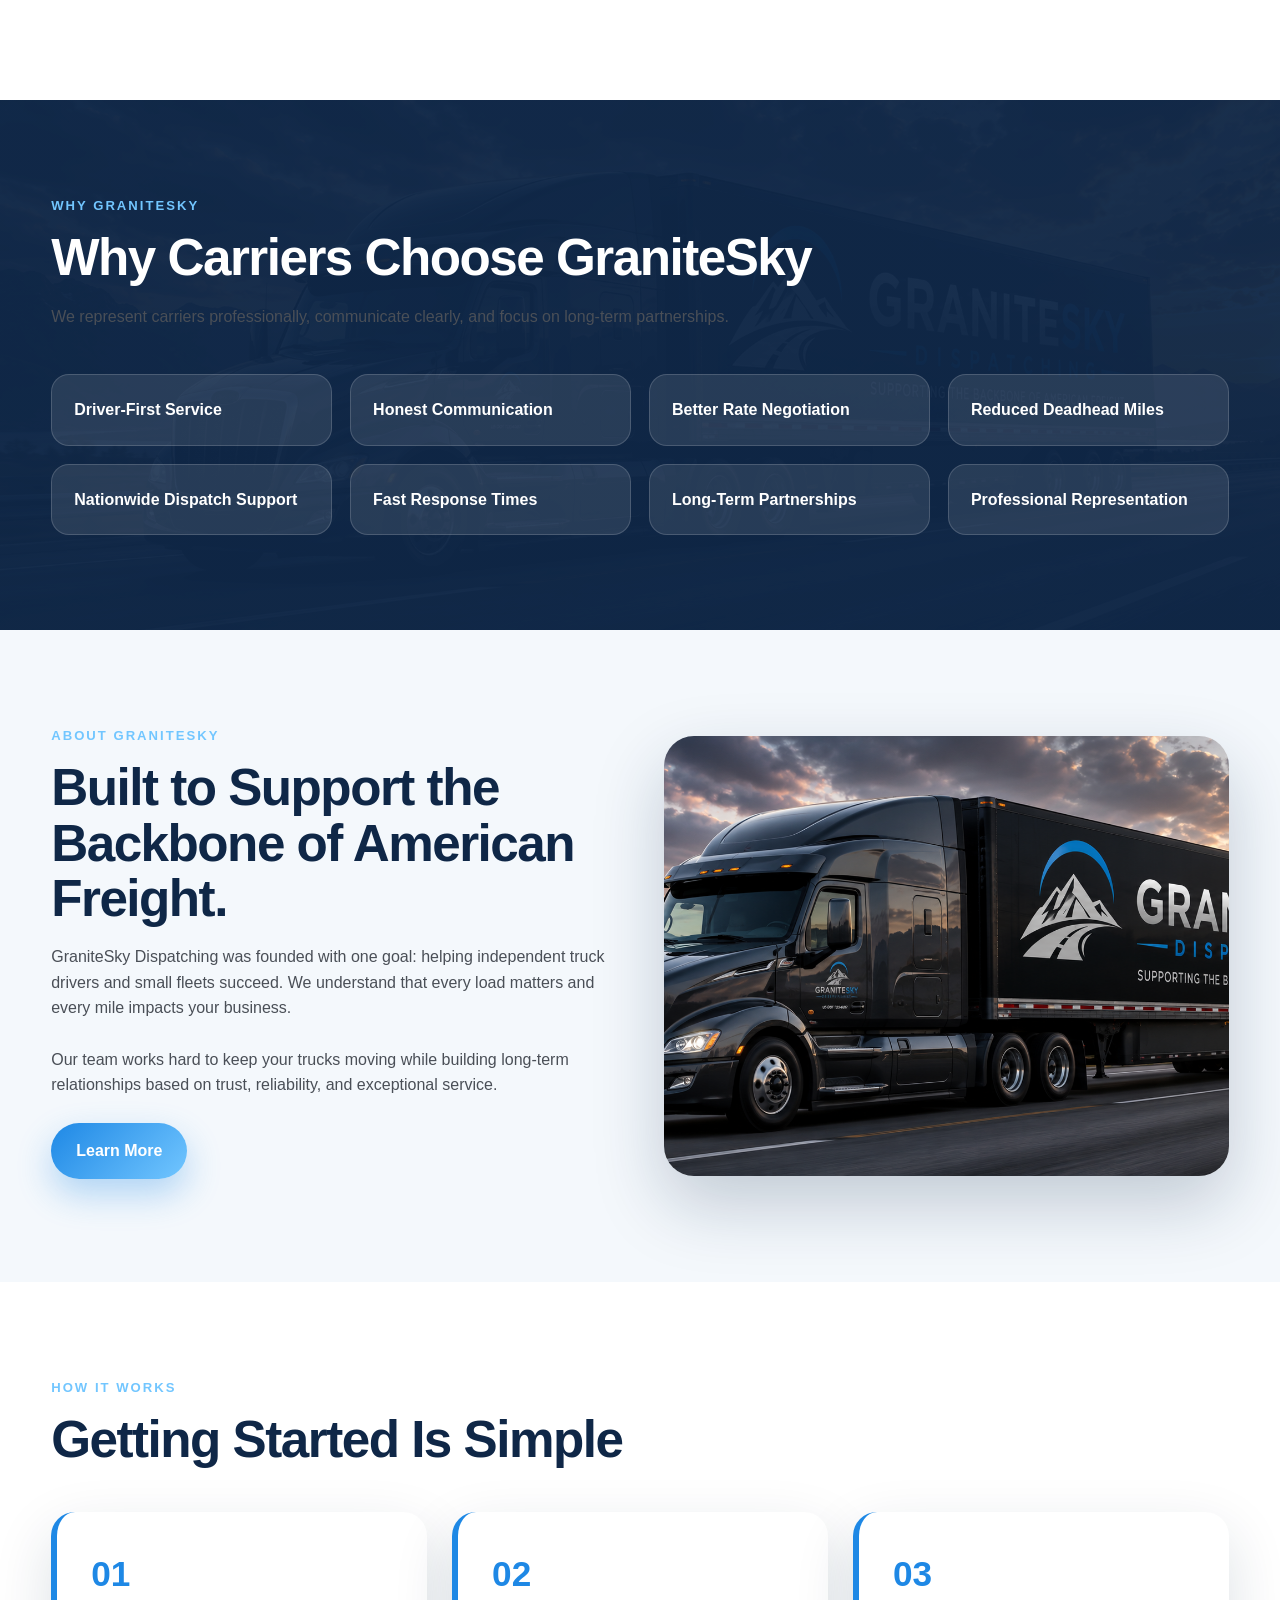
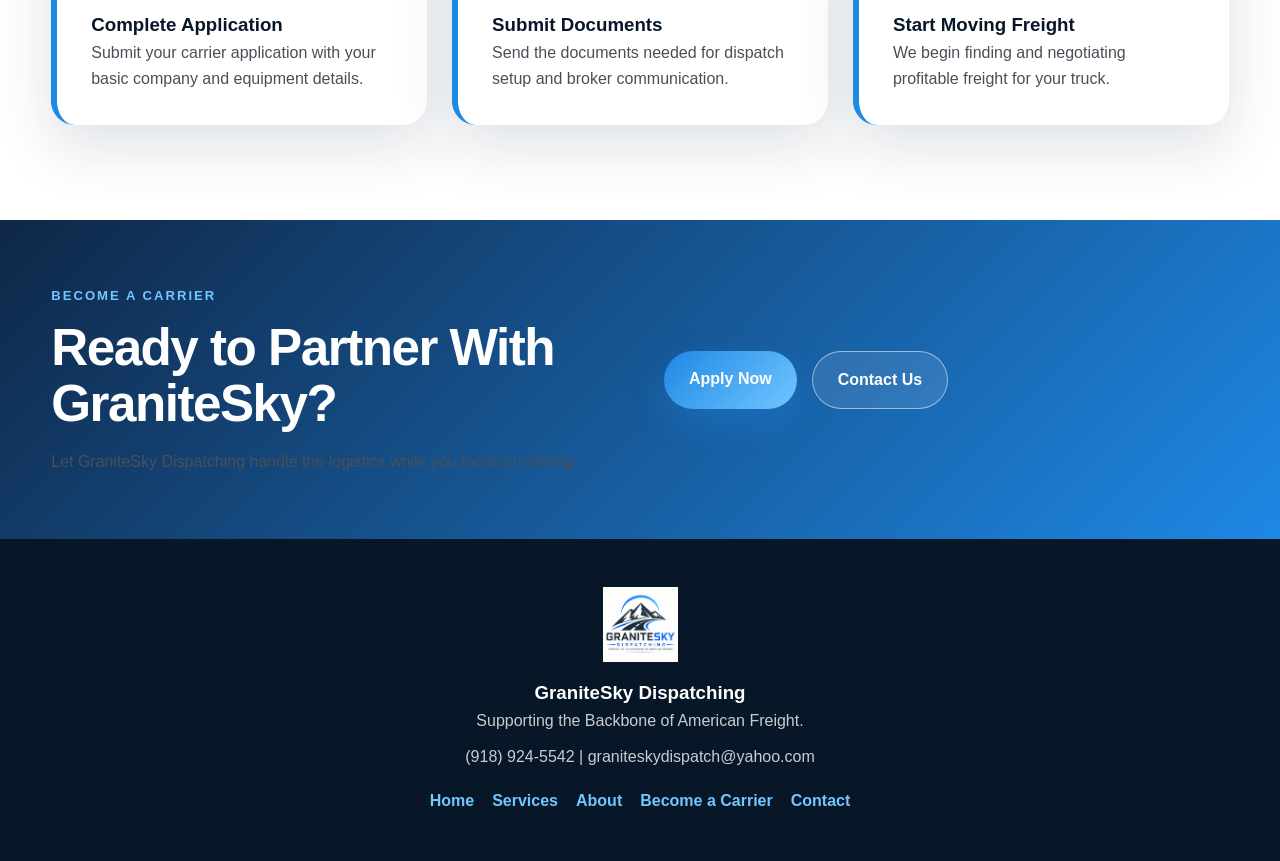
==== commit 967ed95f: "Refactor index.html for SEO and layout improvements Updated the title and meta description for bette" ====
--- a/index.html
+++ b/index.html
@@ -3,498 +3,104 @@
 <head>
   <meta charset="UTF-8" />
   <meta name="viewport" content="width=device-width, initial-scale=1.0" />
-  <title>GraniteSky Dispatching | American Freight Dispatching</title>
-  <meta name="description" content="GraniteSky Dispatching provides reliable truck dispatching, rate negotiation, route planning, broker communication, and nationwide support for owner-operators and small fleets." />
-
-  <style>
-    :root {
-      --navy: #0F2747;
-      --gray: #4A4F57;
-      --blue: #1E88E5;
-      --light-blue: #72C6FF;
-      --white: #FFFFFF;
-      --soft: #F4F8FC;
-      --dark: #071728;
-    }
-
-    * {
-      margin: 0;
-      padding: 0;
-      box-sizing: border-box;
-    }
-
-    html {
-      scroll-behavior: smooth;
-    }
-
-    body {
-      font-family: Arial, sans-serif;
-      color: var(--dark);
-      background: var(--white);
-      line-height: 1.6;
-    }
-
-    a {
-      text-decoration: none;
-      color: inherit;
-    }
-
-    img {
-      max-width: 100%;
-      display: block;
-    }
-
-    header {
-      position: fixed;
-      top: 0;
-      width: 100%;
-      z-index: 1000;
-      background: rgba(15, 39, 71, 0.92);
-      backdrop-filter: blur(14px);
-      border-bottom: 1px solid rgba(255,255,255,0.1);
-    }
-
-    .nav {
-      max-width: 1200px;
-      margin: auto;
-      padding: 14px 24px;
-      display: flex;
-      justify-content: space-between;
-      align-items: center;
-    }
-
-    .logo-wrap {
-      display: flex;
-      align-items: center;
-      gap: 12px;
-      color: white;
-      font-weight: 800;
-      letter-spacing: 0.5px;
-    }
-
-    .logo-wrap img {
-      height: 48px;
-      width: auto;
-    }
-
-    .nav-links {
-      display: flex;
-      gap: 24px;
-      color: white;
-      font-size: 0.95rem;
-    }
-
-    .nav-links a:hover {
-      color: var(--light-blue);
-    }
-
-    .menu-btn {
-      display: none;
-      background: none;
-      border: none;
-      color: white;
-      font-size: 2rem;
-      cursor: pointer;
-    }
-
-    .hero {
-      min-height: 100vh;
-      background:
-        linear-gradient(90deg, rgba(7,23,40,0.92), rgba(15,39,71,0.58), rgba(15,39,71,0.25)),
-        url("hero-truck.png") center/cover no-repeat;
-      color: white;
-      display: flex;
-      align-items: center;
-      padding: 130px 24px 80px;
-    }
-
-    .hero-content {
-      max-width: 1200px;
-      margin: auto;
-      width: 100%;
-    }
-
-    .hero-box {
-      max-width: 720px;
-      animation: fadeUp 1s ease forwards;
-    }
-
-    .eyebrow {
-      color: var(--light-blue);
-      text-transform: uppercase;
-      letter-spacing: 2px;
-      font-weight: 800;
-      font-size: 0.85rem;
-      margin-bottom: 14px;
-    }
-
-    h1 {
-      font-size: clamp(3rem, 7vw, 6.5rem);
-      line-height: 0.95;
-      margin-bottom: 18px;
-      letter-spacing: -3px;
-    }
-
-    h2 {
-      font-size: clamp(2rem, 4vw, 3.4rem);
-      line-height: 1.1;
-      margin-bottom: 18px;
-      color: var(--navy);
-    }
-
-    .hero h2 {
-      color: white;
-      font-size: clamp(1.5rem, 3vw, 2.4rem);
-      letter-spacing: -1px;
-    }
-
-    .hero p {
-      font-size: 1.15rem;
-      max-width: 650px;
-      color: rgba(255,255,255,0.9);
-      margin-bottom: 32px;
-    }
-
-    .buttons {
-      display: flex;
-      flex-wrap: wrap;
-      gap: 16px;
-    }
-
-    .btn {
-      display: inline-block;
-      padding: 15px 26px;
-      border-radius: 999px;
-      font-weight: 800;
-      transition: 0.3s ease;
-    }
-
-    .btn.primary {
-      background: linear-gradient(135deg, var(--blue), var(--light-blue));
-      color: white;
-      box-shadow: 0 12px 30px rgba(30,136,229,0.35);
-    }
-
-    .btn.secondary {
-      border: 1px solid rgba(255,255,255,0.55);
-      color: white;
-      background: rgba(255,255,255,0.08);
-    }
-
-    .btn:hover {
-      transform: translateY(-3px);
-    }
-
-    section {
-      padding: 90px 24px;
-    }
-
-    .container {
-      max-width: 1200px;
-      margin: auto;
-    }
-
-    .section-title {
-      max-width: 760px;
-      margin-bottom: 44px;
-    }
-
-    .cards {
-      display: grid;
-      grid-template-columns: repeat(3, 1fr);
-      gap: 24px;
-    }
-
-    .card {
-      background: white;
-      padding: 32px;
-      border-radius: 24px;
-      box-shadow: 0 18px 45px rgba(15,39,71,0.09);
-      border: 1px solid rgba(15,39,71,0.08);
-      transition: 0.3s ease;
-    }
-
-    .card:hover {
-      transform: translateY(-8px);
-      box-shadow: 0 25px 60px rgba(15,39,71,0.15);
-    }
-
-    .icon {
-      width: 48px;
-      height: 48px;
-      border-radius: 15px;
-      background: linear-gradient(135deg, var(--blue), var(--light-blue));
-      color: white;
-      display: grid;
-      place-items: center;
-      font-size: 1.4rem;
-      margin-bottom: 20px;
-    }
-
-    .card h3 {
-      color: var(--navy);
-      margin-bottom: 10px;
-      font-size: 1.3rem;
-    }
-
-    .soft {
-      background: var(--soft);
-    }
-
-    .dark {
-      background:
-        linear-gradient(rgba(15,39,71,0.94), rgba(15,39,71,0.94)),
-        url("hero-truck.png") center/cover no-repeat;
-      color: white;
-    }
-
-    .dark h2 {
-      color: white;
-    }
-
-    .features {
-      display: grid;
-      grid-template-columns: repeat(4, 1fr);
-      gap: 18px;
-    }
-
-    .feature {
-      background: rgba(255,255,255,0.1);
-      border: 1px solid rgba(255,255,255,0.16);
-      padding: 22px;
-      border-radius: 18px;
-      font-weight: 800;
-    }
-
-    .split {
-      display: grid;
-      grid-template-columns: 1fr 1fr;
-      gap: 46px;
-      align-items: center;
-    }
-
-    .photo-card {
-      min-height: 430px;
-      border-radius: 30px;
-      background: url("hero-truck.png") center/cover no-repeat;
-      box-shadow: 0 25px 70px rgba(15,39,71,0.22);
-    }
-
-    .steps {
-      display: grid;
-      grid-template-columns: repeat(3, 1fr);
-      gap: 24px;
-    }
-
-    .step {
-      padding: 34px;
-      border-left: 5px solid var(--blue);
-      background: white;
-      border-radius: 20px;
-      box-shadow: 0 18px 45px rgba(15,39,71,0.08);
-    }
-
-    .step strong {
-      color: var(--blue);
-      font-size: 2rem;
-    }
-
-    form {
-      display: grid;
-      grid-template-columns: repeat(2, 1fr);
-      gap: 16px;
-    }
-
-    input, textarea {
-      width: 100%;
-      padding: 16px;
-      border-radius: 14px;
-      border: 1px solid rgba(15,39,71,0.18);
-      font-size: 1rem;
-      font-family: inherit;
-    }
-
-    textarea {
-      grid-column: span 2;
-      min-height: 130px;
-      resize: vertical;
-    }
-
-    form .btn {
-      border: none;
-      cursor: pointer;
-      grid-column: span 2;
-      font-size: 1rem;
-    }
-
-    .contact-grid {
-      display: grid;
-      grid-template-columns: 0.9fr 1.1fr;
-      gap: 40px;
-    }
-
-    .contact-info {
-      background: var(--navy);
-      color: white;
-      padding: 36px;
-      border-radius: 26px;
-    }
-
-    .contact-info h2 {
-      color: white;
-    }
-
-    .contact-info a {
-      color: var(--light-blue);
-    }
-
-    footer {
-      background: #071728;
-      color: white;
-      padding: 45px 24px;
-      text-align: center;
-    }
-
-    footer img {
-      height: 70px;
-      margin: 0 auto 16px;
-    }
-
-    footer a {
-      margin: 0 10px;
-      color: var(--light-blue);
-    }
-
-    @keyframes fadeUp {
-      from {
-        opacity: 0;
-        transform: translateY(30px);
-      }
-      to {
-        opacity: 1;
-        transform: translateY(0);
-      }
-    }
-
-    @media (max-width: 900px) {
-      .menu-btn {
-        display: block;
-      }
-
-      .nav-links {
-        position: absolute;
-        top: 77px;
-        left: 0;
-        width: 100%;
-        background: var(--navy);
-        flex-direction: column;
-        padding: 24px;
-        display: none;
-      }
-
-      .nav-links.active {
-        display: flex;
-      }
-
-      .cards,
-      .features,
-      .steps,
-      .split,
-      .contact-grid {
-        grid-template-columns: 1fr;
-      }
-
-      form {
-        grid-template-columns: 1fr;
-      }
-
-      textarea,
-      form .btn {
-        grid-column: span 1;
-      }
-
-      .hero {
-        text-align: left;
-        background:
-          linear-gradient(rgba(7,23,40,0.86), rgba(7,23,40,0.86)),
-          url("hero-truck.png") center/cover no-repeat;
-      }
-    }
-  </style>
+  <title>GraniteSky Dispatching | Supporting the Backbone of American Freight</title>
+  <meta name="description" content="Professional truck dispatching services for owner-operators and small fleets across the United States." />
+  <link rel="stylesheet" href="style.css" />
+  <script defer src="script.js"></script>
 </head>
 
 <body>
 
-<header>
-  <nav class="nav">
-    <a href="#home" class="logo-wrap">
+<header class="site-header">
+  <div class="container navbar">
+    <a href="index.html" class="logo">
       <img src="logo.png" alt="GraniteSky Dispatching Logo">
       <span>GraniteSky Dispatching</span>
     </a>
 
-    <button class="menu-btn" id="menuBtn">☰</button>
-
-    <div class="nav-links" id="navLinks">
-      <a href="#home">Home</a>
-      <a href="#services">Services</a>
-      <a href="#about">About</a>
-      <a href="#why">Why GraniteSky</a>
-      <a href="#carrier">Become a Carrier</a>
-      <a href="#contact">Contact</a>
-    </div>
-  </nav>
+    <button class="menu-btn">☰</button>
+
+    <nav class="nav-links">
+      <a class="active" href="index.html">Home</a>
+      <a href="services.html">Services</a>
+      <a href="about.html">About</a>
+      <a href="why-granitesky.html">Why GraniteSky</a>
+      <a href="become-a-carrier.html">Become a Carrier</a>
+      <a href="contact.html">Contact</a>
+      <a class="nav-cta" href="become-a-carrier.html">Apply Now</a>
+    </nav>
+  </div>
 </header>
 
 <section class="hero" id="home">
-  <div class="hero-content">
-    <div class="hero-box">
+  <div class="container">
+    <div class="hero-content">
       <p class="eyebrow">Nationwide Freight Dispatching</p>
       <h1>GraniteSky Dispatching</h1>
       <h2>Supporting the Backbone of American Freight.</h2>
       <p>
-        Reliable dispatching, stronger rate negotiations, reduced deadhead miles,
-        and dependable nationwide support for owner-operators and small fleets.
-      </p>
-      <div class="buttons">
-        <a href="#carrier" class="btn primary">Become a Carrier</a>
-        <a href="#contact" class="btn secondary">Request a Free Consultation</a>
-      </div>
-    </div>
-  </div>
-</section>
-
-<section id="services">
+        GraniteSky Dispatching helps owner-operators and small fleets stay loaded with reliable dispatching,
+        stronger rate negotiations, reduced deadhead miles, and dependable support across the United States.
+      </p>
+      <div class="btn-row">
+        <a href="become-a-carrier.html" class="btn btn-primary">Become a Carrier</a>
+        <a href="contact.html" class="btn btn-secondary">Request a Free Consultation</a>
+      </div>
+    </div>
+  </div>
+</section>
+
+<section class="section">
   <div class="container">
     <div class="section-title">
-      <p class="eyebrow">Professional Dispatching</p>
-      <h2>Services Built Around Your Success</h2>
-      <p>We help keep your truck moving, your schedule organized, and your business focused on profitable freight.</p>
-    </div>
-
-    <div class="cards">
-      <div class="card"><div class="icon">🚛</div><h3>Freight Dispatching</h3><p>We search and book quality freight while keeping your truck moving and profitable.</p></div>
-      <div class="card"><div class="icon">💵</div><h3>Rate Negotiation</h3><p>We negotiate competitive freight rates with trusted brokers to maximize your revenue.</p></div>
-      <div class="card"><div class="icon">🛣️</div><h3>Route Planning</h3><p>Reduce empty miles and improve efficiency with smarter route planning.</p></div>
-      <div class="card"><div class="icon">📞</div><h3>Broker Communication</h3><p>We manage setup packets, appointments, and load coordination from pickup to delivery.</p></div>
-      <div class="card"><div class="icon">🤝</div><h3>Driver Support</h3><p>Reliable communication and assistance before, during, and after every load.</p></div>
-      <div class="card"><div class="icon">📄</div><h3>Paperwork Assistance</h3><p>Rate confirmations, proof of delivery collection, and organized document management.</p></div>
-    </div>
-  </div>
-</section>
-
-<section class="dark" id="why">
+      <p class="eyebrow">Our Services</p>
+      <h2>Professional Dispatching Services Built Around Your Success</h2>
+      <p>
+        We help keep your truck moving, your paperwork organized, and your business focused on profitable freight.
+      </p>
+    </div>
+
+    <div class="grid-3">
+      <div class="card">
+        <div class="icon">🚛</div>
+        <h3>Freight Dispatching</h3>
+        <p>We search and book quality freight while keeping your truck moving and profitable.</p>
+      </div>
+
+      <div class="card">
+        <div class="icon">💵</div>
+        <h3>Rate Negotiation</h3>
+        <p>We negotiate competitive freight rates with trusted brokers to maximize your revenue.</p>
+      </div>
+
+      <div class="card">
+        <div class="icon">🛣️</div>
+        <h3>Route Planning</h3>
+        <p>Reduce empty miles and improve efficiency with smarter route planning.</p>
+      </div>
+    </div>
+
+    <br>
+    <a href="services.html" class="btn btn-dark">View All Services</a>
+  </div>
+</section>
+
+<section class="section section-dark">
   <div class="container">
     <div class="section-title">
       <p class="eyebrow">Why GraniteSky</p>
       <h2>Why Carriers Choose GraniteSky</h2>
-    </div>
-
-    <div class="features">
+      <p>
+        We represent carriers professionally, communicate clearly, and focus on long-term partnerships.
+      </p>
+    </div>
+
+    <div class="grid-4">
       <div class="feature">Driver-First Service</div>
       <div class="feature">Honest Communication</div>
       <div class="feature">Better Rate Negotiation</div>
       <div class="feature">Reduced Deadhead Miles</div>
-      <div class="feature">Nationwide Support</div>
+      <div class="feature">Nationwide Dispatch Support</div>
       <div class="feature">Fast Response Times</div>
       <div class="feature">Long-Term Partnerships</div>
       <div class="feature">Professional Representation</div>
@@ -502,7 +108,7 @@
   </div>
 </section>
 
-<section id="about" class="soft">
+<section class="section section-soft">
   <div class="container split">
     <div>
       <p class="eyebrow">About GraniteSky</p>
@@ -511,16 +117,20 @@
         GraniteSky Dispatching was founded with one goal: helping independent truck drivers and small fleets succeed.
         We understand that every load matters and every mile impacts your business.
       </p>
+      <br>
       <p>
         Our team works hard to keep your trucks moving while building long-term relationships based on trust,
         reliability, and exceptional service.
       </p>
-    </div>
+      <br>
+      <a href="about.html" class="btn btn-primary">Learn More</a>
+    </div>
+
     <div class="photo-card"></div>
   </div>
 </section>
 
-<section>
+<section class="section">
   <div class="container">
     <div class="section-title">
       <p class="eyebrow">How It Works</p>
@@ -528,89 +138,64 @@
     </div>
 
     <div class="steps">
-      <div class="step"><strong>01</strong><h3>Complete Application</h3><p>Submit your carrier application.</p></div>
-      <div class="step"><strong>02</strong><h3>Submit Documents</h3><p>Send your carrier documents for setup.</p></div>
-      <div class="step"><strong>03</strong><h3>Start Moving Freight</h3><p>We begin finding and negotiating profitable loads.</p></div>
-    </div>
-  </div>
-</section>
-
-<section id="carrier" class="soft">
-  <div class="container">
-    <div class="section-title">
+      <div class="step">
+        <strong>01</strong>
+        <h3>Complete Application</h3>
+        <p>Submit your carrier application with your basic company and equipment details.</p>
+      </div>
+
+      <div class="step">
+        <strong>02</strong>
+        <h3>Submit Documents</h3>
+        <p>Send the documents needed for dispatch setup and broker communication.</p>
+      </div>
+
+      <div class="step">
+        <strong>03</strong>
+        <h3>Start Moving Freight</h3>
+        <p>We begin finding and negotiating profitable freight for your truck.</p>
+      </div>
+    </div>
+  </div>
+</section>
+
+<section class="cta-band">
+  <div class="container split">
+    <div>
       <p class="eyebrow">Become a Carrier</p>
       <h2>Ready to Partner With GraniteSky?</h2>
       <p>Let GraniteSky Dispatching handle the logistics while you focus on driving.</p>
     </div>
 
-    <form action="https://formsubmit.co/graniteskydispatch@yahoo.com" method="POST">
-      <input type="text" name="Full Name" placeholder="Full Name" required>
-      <input type="text" name="Company Name" placeholder="Company Name">
-      <input type="tel" name="Phone Number" placeholder="Phone Number" required>
-      <input type="email" name="Email Address" placeholder="Email Address" required>
-      <input type="text" name="MC Number" placeholder="MC Number">
-      <input type="text" name="DOT Number" placeholder="DOT Number">
-      <input type="text" name="Equipment Type" placeholder="Equipment Type">
-      <input type="text" name="Number of Trucks" placeholder="Number of Trucks">
-      <input type="text" name="Preferred Lanes" placeholder="Preferred Lanes">
-      <textarea name="Message" placeholder="Message"></textarea>
-      <button class="btn primary" type="submit">Apply Now</button>
-    </form>
-  </div>
-</section>
-
-<section id="contact">
-  <div class="container contact-grid">
-    <div class="contact-info">
-      <p class="eyebrow">Contact</p>
-      <h2>Contact GraniteSky Dispatching</h2>
-      <p><strong>Phone:</strong><br><a href="tel:9189245542">(918) 924-5542</a></p>
-      <p><strong>Email:</strong><br><a href="mailto:graniteskydispatch@yahoo.com">graniteskydispatch@yahoo.com</a></p>
-      <p><strong>Business Hours:</strong><br>
-        Monday – Friday: 7:00 AM – 6:00 PM CST<br>
-        Saturday: By Appointment<br>
-        Sunday: Closed
-      </p>
-    </div>
-
-    <form action="https://formsubmit.co/graniteskydispatch@yahoo.com" method="POST">
-      <input type="text" name="Name" placeholder="Name" required>
-      <input type="tel" name="Phone" placeholder="Phone">
-      <input type="email" name="Email" placeholder="Email" required>
-      <textarea name="Message" placeholder="Message" required></textarea>
-      <button class="btn primary" type="submit">Send Message</button>
-    </form>
-  </div>
-</section>
-
-<footer>
-  <img src="logo.png" alt="GraniteSky Dispatching Logo">
-  <h3>GraniteSky Dispatching</h3>
-  <p>Supporting the Backbone of American Freight.</p>
-  <p>(918) 924-5542 | graniteskydispatch@yahoo.com</p>
-  <p>
-    <a href="#home">Home</a>
-    <a href="#services">Services</a>
-    <a href="#about">About</a>
-    <a href="#carrier">Become a Carrier</a>
-    <a href="#contact">Contact</a>
-  </p>
+    <div class="btn-row">
+      <a href="become-a-carrier.html" class="btn btn-primary">Apply Now</a>
+      <a href="contact.html" class="btn btn-secondary">Contact Us</a>
+    </div>
+  </div>
+</section>
+
+<footer class="site-footer">
+  <div class="container">
+    <img src="logo.png" alt="GraniteSky Dispatching Logo">
+    <h3>GraniteSky Dispatching</h3>
+    <p>Supporting the Backbone of American Freight.</p>
+    <p>
+      <a href="tel:9189245542">(918) 924-5542</a> |
+      <a href="mailto:graniteskydispatch@yahoo.com">graniteskydispatch@yahoo.com</a>
+    </p>
+
+    <div class="footer-links">
+      <a href="index.html">Home</a>
+      <a href="services.html">Services</a>
+      <a href="about.html">About</a>
+      <a href="become-a-carrier.html">Become a Carrier</a>
+      <a href="contact.html">Contact</a>
+    </div>
+  </div>
 </footer>
-
-<script>
-  const menuBtn = document.getElementById("menuBtn");
-  const navLinks = document.getElementById("navLinks");
-
-  menuBtn.addEventListener("click", () => {
-    navLinks.classList.toggle("active");
-  });
-
-  document.querySelectorAll(".nav-links a").forEach(link => {
-    link.addEventListener("click", () => {
-      navLinks.classList.remove("active");
-    });
-  });
-</script>
 
 </body>
 </html>
+
+</body>
+</html>
--- a/style.css
+++ b/style.css
@@ -0,0 +1,490 @@
+:root {
+  --navy: #0F2747;
+  --navy-dark: #071728;
+  --granite: #4A4F57;
+  --blue: #1E88E5;
+  --light-blue: #72C6FF;
+  --white: #FFFFFF;
+  --soft: #F4F8FC;
+  --line: rgba(15, 39, 71, 0.12);
+  --shadow: 0 22px 60px rgba(15, 39, 71, 0.14);
+}
+
+* {
+  margin: 0;
+  padding: 0;
+  box-sizing: border-box;
+}
+
+html {
+  scroll-behavior: smooth;
+}
+
+body {
+  font-family: Arial, Helvetica, sans-serif;
+  background: var(--white);
+  color: var(--navy-dark);
+  line-height: 1.6;
+}
+
+a {
+  color: inherit;
+  text-decoration: none;
+}
+
+img {
+  max-width: 100%;
+  display: block;
+}
+
+.container {
+  width: min(1200px, 92%);
+  margin: auto;
+}
+
+.site-header {
+  position: fixed;
+  top: 0;
+  width: 100%;
+  z-index: 999;
+  background: rgba(15, 39, 71, 0.94);
+  backdrop-filter: blur(16px);
+  border-bottom: 1px solid rgba(255,255,255,0.12);
+}
+
+.navbar {
+  height: 82px;
+  display: flex;
+  align-items: center;
+  justify-content: space-between;
+}
+
+.logo {
+  display: flex;
+  align-items: center;
+  gap: 12px;
+  color: white;
+  font-weight: 900;
+  letter-spacing: .4px;
+}
+
+.logo img {
+  height: 54px;
+  width: auto;
+}
+
+.nav-links {
+  display: flex;
+  align-items: center;
+  gap: 25px;
+  color: white;
+  font-size: .96rem;
+  font-weight: 700;
+}
+
+.nav-links a {
+  opacity: .92;
+  transition: .25s;
+}
+
+.nav-links a:hover,
+.nav-links a.active {
+  color: var(--light-blue);
+}
+
+.nav-cta {
+  background: linear-gradient(135deg, var(--blue), var(--light-blue));
+  padding: 11px 18px;
+  border-radius: 999px;
+  color: white !important;
+  box-shadow: 0 12px 28px rgba(30,136,229,.28);
+}
+
+.menu-btn {
+  display: none;
+  background: none;
+  border: none;
+  color: white;
+  font-size: 2rem;
+  cursor: pointer;
+}
+
+.hero {
+  min-height: 100vh;
+  padding: 145px 0 90px;
+  color: white;
+  display: flex;
+  align-items: center;
+  background:
+    linear-gradient(90deg, rgba(7,23,40,.94), rgba(15,39,71,.68), rgba(15,39,71,.22)),
+    url("hero-truck.png") center/cover no-repeat;
+}
+
+.page-hero {
+  min-height: 54vh;
+  padding: 150px 0 80px;
+  color: white;
+  background:
+    linear-gradient(90deg, rgba(7,23,40,.95), rgba(15,39,71,.72)),
+    url("hero-truck.png") center/cover no-repeat;
+}
+
+.hero-content {
+  max-width: 760px;
+}
+
+.eyebrow {
+  color: var(--light-blue);
+  text-transform: uppercase;
+  letter-spacing: 2px;
+  font-size: .82rem;
+  font-weight: 900;
+  margin-bottom: 14px;
+}
+
+h1 {
+  font-size: clamp(3rem, 7vw, 6.6rem);
+  line-height: .95;
+  letter-spacing: -3px;
+  margin-bottom: 20px;
+}
+
+.page-hero h1 {
+  font-size: clamp(2.7rem, 5vw, 5rem);
+}
+
+h2 {
+  color: var(--navy);
+  font-size: clamp(2rem, 4vw, 3.35rem);
+  line-height: 1.08;
+  letter-spacing: -1.5px;
+  margin-bottom: 18px;
+}
+
+.hero h2,
+.page-hero h2 {
+  color: white;
+  font-size: clamp(1.45rem, 3vw, 2.3rem);
+}
+
+.hero p,
+.page-hero p {
+  font-size: 1.15rem;
+  color: rgba(255,255,255,.9);
+  max-width: 700px;
+  margin-bottom: 32px;
+}
+
+p {
+  color: var(--granite);
+}
+
+.hero p,
+.page-hero p,
+.dark p {
+  color: rgba(255,255,255,.86);
+}
+
+.btn-row {
+  display: flex;
+  flex-wrap: wrap;
+  gap: 15px;
+}
+
+.btn {
+  display: inline-block;
+  border: none;
+  cursor: pointer;
+  padding: 15px 25px;
+  border-radius: 999px;
+  font-weight: 900;
+  transition: .28s;
+  font-size: 1rem;
+}
+
+.btn-primary {
+  background: linear-gradient(135deg, var(--blue), var(--light-blue));
+  color: white;
+  box-shadow: 0 15px 35px rgba(30,136,229,.32);
+}
+
+.btn-secondary {
+  color: white;
+  border: 1px solid rgba(255,255,255,.5);
+  background: rgba(255,255,255,.1);
+}
+
+.btn-dark {
+  background: var(--navy);
+  color: white;
+}
+
+.btn:hover {
+  transform: translateY(-3px);
+}
+
+.section {
+  padding: 95px 0;
+}
+
+.section-soft {
+  background: var(--soft);
+}
+
+.section-dark {
+  background:
+    linear-gradient(rgba(15,39,71,.96), rgba(15,39,71,.96)),
+    url("hero-truck.png") center/cover no-repeat;
+  color: white;
+}
+
+.section-dark h2 {
+  color: white;
+}
+
+.section-title {
+  max-width: 780px;
+  margin-bottom: 45px;
+}
+
+.grid-3 {
+  display: grid;
+  grid-template-columns: repeat(3, 1fr);
+  gap: 25px;
+}
+
+.grid-4 {
+  display: grid;
+  grid-template-columns: repeat(4, 1fr);
+  gap: 18px;
+}
+
+.card {
+  background: white;
+  padding: 32px;
+  border-radius: 26px;
+  box-shadow: var(--shadow);
+  border: 1px solid var(--line);
+  transition: .3s;
+}
+
+.card:hover {
+  transform: translateY(-8px);
+}
+
+.card h3 {
+  color: var(--navy);
+  font-size: 1.28rem;
+  margin-bottom: 10px;
+}
+
+.icon {
+  width: 52px;
+  height: 52px;
+  display: grid;
+  place-items: center;
+  border-radius: 16px;
+  background: linear-gradient(135deg, var(--blue), var(--light-blue));
+  color: white;
+  font-size: 1.45rem;
+  margin-bottom: 20px;
+}
+
+.feature {
+  padding: 22px;
+  border-radius: 18px;
+  background: rgba(255,255,255,.1);
+  border: 1px solid rgba(255,255,255,.16);
+  color: white;
+  font-weight: 900;
+}
+
+.split {
+  display: grid;
+  grid-template-columns: 1fr 1fr;
+  gap: 48px;
+  align-items: center;
+}
+
+.photo-card {
+  min-height: 440px;
+  border-radius: 30px;
+  background: url("hero-truck.png") center/cover no-repeat;
+  box-shadow: 0 28px 70px rgba(15,39,71,.22);
+}
+
+.steps {
+  display: grid;
+  grid-template-columns: repeat(3, 1fr);
+  gap: 25px;
+}
+
+.step {
+  padding: 34px;
+  border-radius: 24px;
+  background: white;
+  box-shadow: var(--shadow);
+  border-left: 6px solid var(--blue);
+}
+
+.step strong {
+  display: block;
+  color: var(--blue);
+  font-size: 2.2rem;
+  margin-bottom: 8px;
+}
+
+.form-grid {
+  display: grid;
+  grid-template-columns: repeat(2, 1fr);
+  gap: 17px;
+}
+
+input,
+textarea,
+select {
+  width: 100%;
+  padding: 16px;
+  border-radius: 15px;
+  border: 1px solid rgba(15,39,71,.18);
+  font: inherit;
+  background: white;
+}
+
+textarea {
+  grid-column: span 2;
+  min-height: 140px;
+  resize: vertical;
+}
+
+.form-grid button {
+  grid-column: span 2;
+}
+
+.contact-grid {
+  display: grid;
+  grid-template-columns: .9fr 1.1fr;
+  gap: 40px;
+}
+
+.contact-panel {
+  background: var(--navy);
+  color: white;
+  padding: 38px;
+  border-radius: 28px;
+  box-shadow: var(--shadow);
+}
+
+.contact-panel h2 {
+  color: white;
+}
+
+.contact-panel p {
+  color: rgba(255,255,255,.86);
+  margin-bottom: 16px;
+}
+
+.contact-panel a {
+  color: var(--light-blue);
+  font-weight: 900;
+}
+
+.cta-band {
+  background: linear-gradient(135deg, var(--navy), var(--blue));
+  color: white;
+  padding: 65px 0;
+}
+
+.cta-band h2 {
+  color: white;
+}
+
+.site-footer {
+  background: var(--navy-dark);
+  color: white;
+  padding: 48px 0;
+  text-align: center;
+}
+
+.site-footer img {
+  height: 75px;
+  margin: 0 auto 16px;
+}
+
+.site-footer p {
+  color: rgba(255,255,255,.78);
+  margin-bottom: 10px;
+}
+
+.footer-links {
+  margin-top: 18px;
+  display: flex;
+  justify-content: center;
+  flex-wrap: wrap;
+  gap: 18px;
+}
+
+.footer-links a {
+  color: var(--light-blue);
+  font-weight: 800;
+}
+
+.reveal {
+  opacity: 0;
+  transform: translateY(28px);
+  transition: .7s ease;
+}
+
+.reveal.show {
+  opacity: 1;
+  transform: translateY(0);
+}
+
+@media (max-width: 930px) {
+  .menu-btn {
+    display: block;
+  }
+
+  .nav-links {
+    position: absolute;
+    top: 82px;
+    left: 0;
+    width: 100%;
+    background: var(--navy);
+    padding: 24px;
+    flex-direction: column;
+    align-items: flex-start;
+    display: none;
+  }
+
+  .nav-links.open {
+    display: flex;
+  }
+
+  .grid-3,
+  .grid-4,
+  .steps,
+  .split,
+  .contact-grid {
+    grid-template-columns: 1fr;
+  }
+
+  .form-grid {
+    grid-template-columns: 1fr;
+  }
+
+  textarea,
+  .form-grid button {
+    grid-column: span 1;
+  }
+
+  .hero {
+    background:
+      linear-gradient(rgba(7,23,40,.88), rgba(7,23,40,.88)),
+      url("hero-truck.png") center/cover no-repeat;
+  }
+
+  .logo span {
+    display: none;
+  }
+}
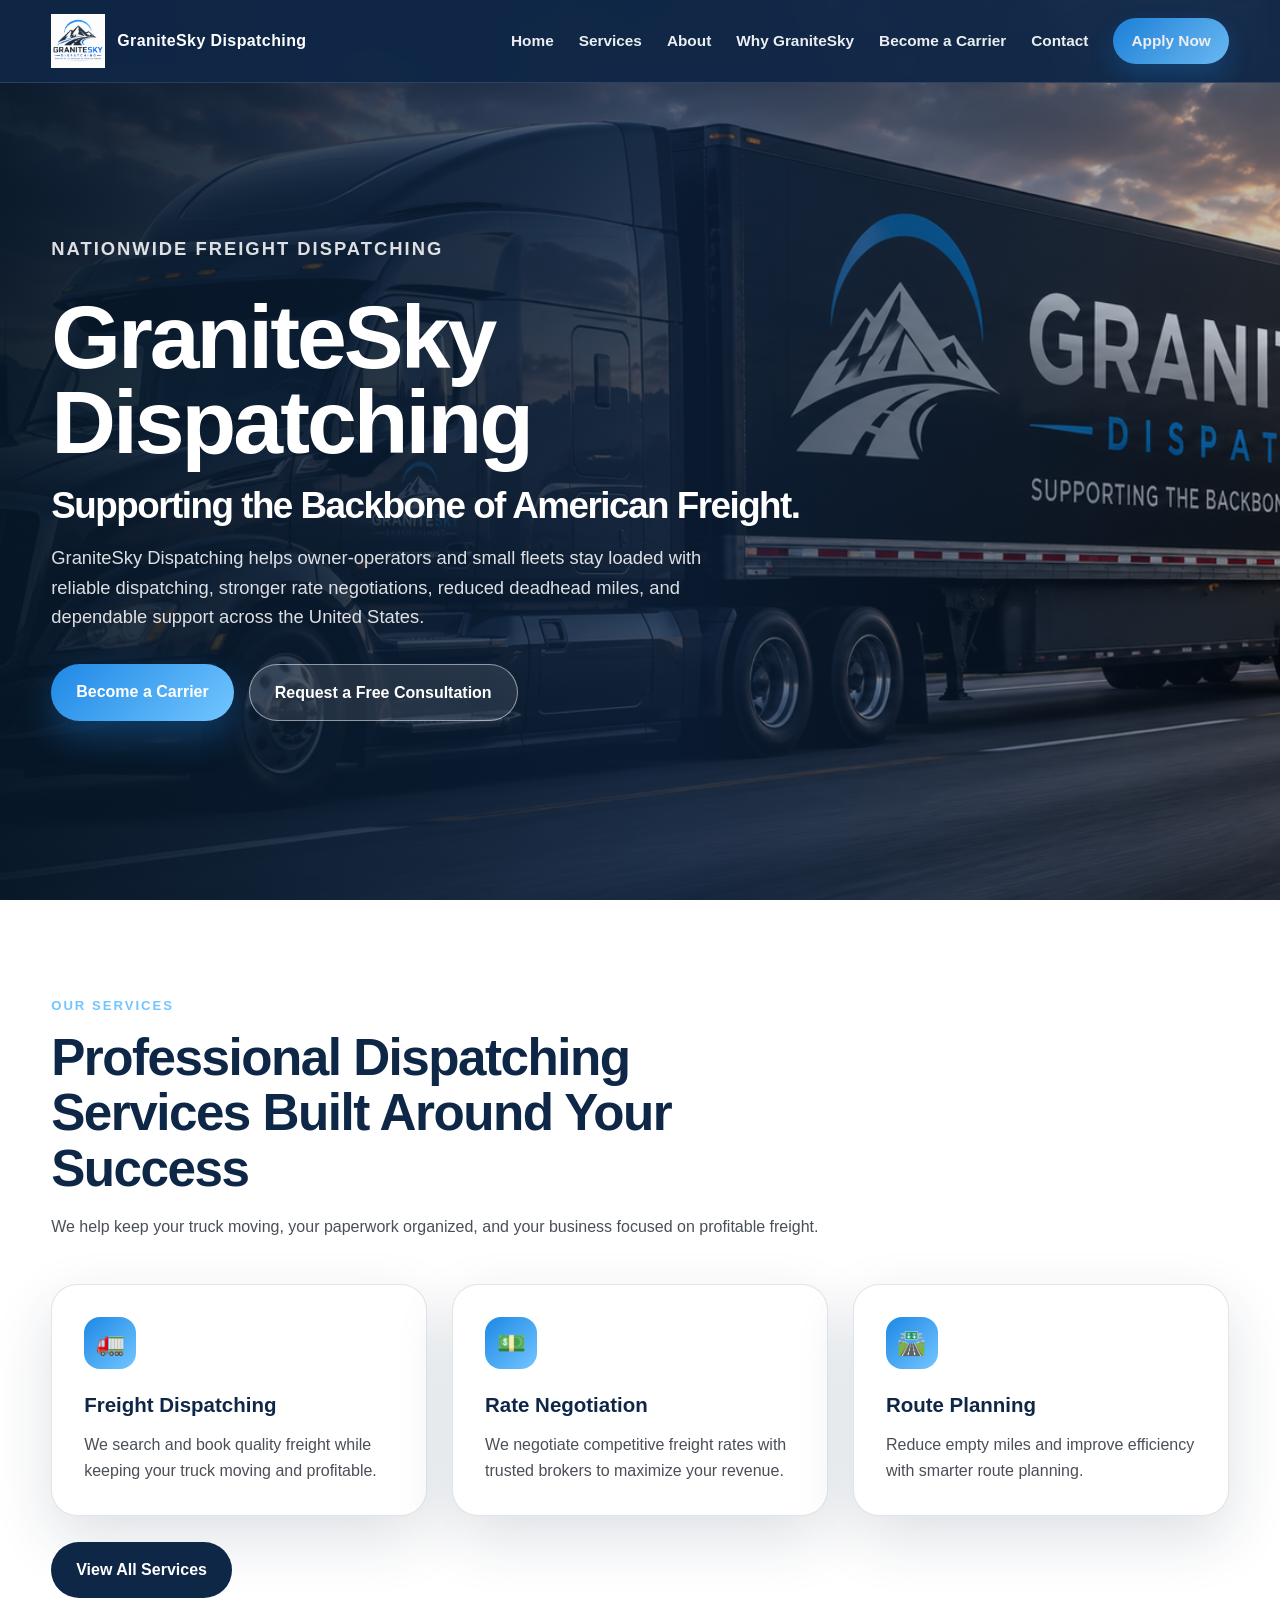
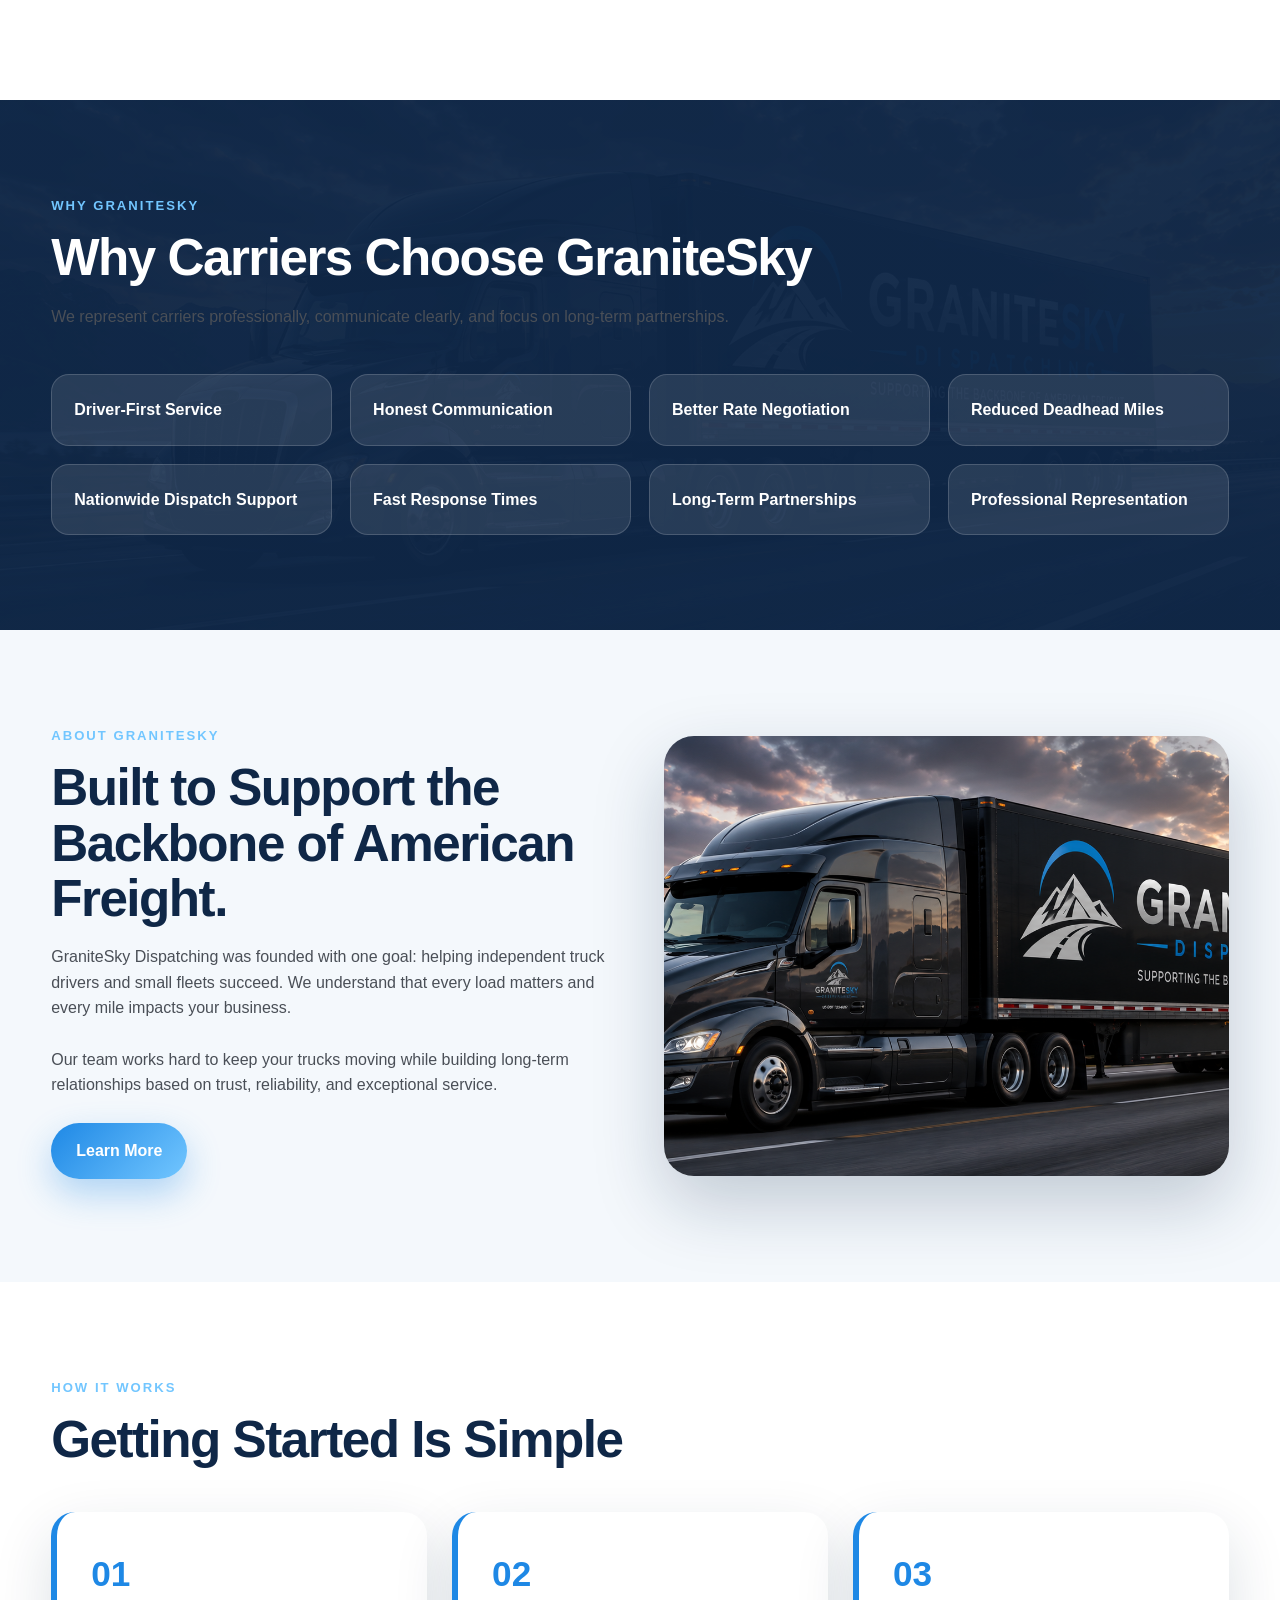
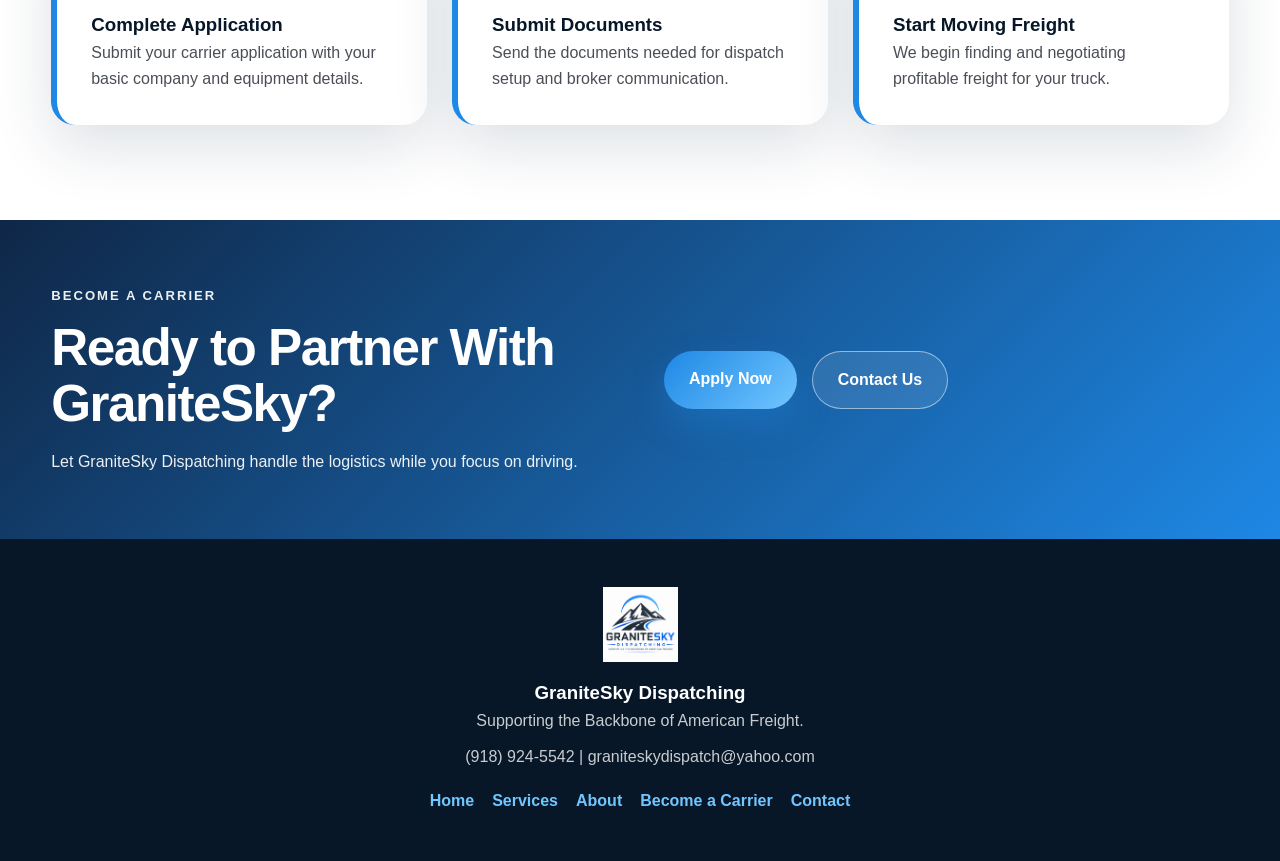
==== commit 9fb8b62e: "Update 'Apply Now' links to external form" ====
--- a/index.html
+++ b/index.html
@@ -27,7 +27,7 @@
       <a href="why-granitesky.html">Why GraniteSky</a>
       <a href="become-a-carrier.html">Become a Carrier</a>
       <a href="contact.html">Contact</a>
-      <a class="nav-cta" href="become-a-carrier.html">Apply Now</a>
+      <a class="nav-cta" href="https://form.jotform.com/261787711608061" target="_blank" rel="noopener">Apply Now</a>
     </nav>
   </div>
 </header>
@@ -168,7 +168,7 @@
     </div>
 
     <div class="btn-row">
-      <a href="become-a-carrier.html" class="btn btn-primary">Apply Now</a>
+      <a href="https://form.jotform.com/261787711608061" target="_blank" rel="noopener" class="btn btn-primary">Apply Now</a>
       <a href="contact.html" class="btn btn-secondary">Contact Us</a>
     </div>
   </div>
@@ -196,6 +196,3 @@
 
 </body>
 </html>
-
-</body>
-</html>
--- a/style.css
+++ b/style.css
@@ -16,9 +16,7 @@
   box-sizing: border-box;
 }
 
-html {
-  scroll-behavior: smooth;
-}
+html { scroll-behavior: smooth; }
 
 body {
   font-family: Arial, Helvetica, sans-serif;
@@ -27,15 +25,8 @@
   line-height: 1.6;
 }
 
-a {
-  color: inherit;
-  text-decoration: none;
-}
-
-img {
-  max-width: 100%;
-  display: block;
-}
+a { color: inherit; text-decoration: none; }
+img { max-width: 100%; display: block; }
 
 .container {
   width: min(1200px, 92%);
@@ -129,9 +120,7 @@
     url("hero-truck.png") center/cover no-repeat;
 }
 
-.hero-content {
-  max-width: 760px;
-}
+.hero-content { max-width: 760px; }
 
 .eyebrow {
   color: var(--light-blue);
@@ -149,9 +138,7 @@
   margin-bottom: 20px;
 }
 
-.page-hero h1 {
-  font-size: clamp(2.7rem, 5vw, 5rem);
-}
+.page-hero h1 { font-size: clamp(2.7rem, 5vw, 5rem); }
 
 h2 {
   color: var(--navy);
@@ -175,9 +162,7 @@
   margin-bottom: 32px;
 }
 
-p {
-  color: var(--granite);
-}
+p { color: var(--granite); }
 
 .hero p,
 .page-hero p,
@@ -219,17 +204,11 @@
   color: white;
 }
 
-.btn:hover {
-  transform: translateY(-3px);
-}
-
-.section {
-  padding: 95px 0;
-}
-
-.section-soft {
-  background: var(--soft);
-}
+.btn:hover { transform: translateY(-3px); }
+
+.section { padding: 95px 0; }
+
+.section-soft { background: var(--soft); }
 
 .section-dark {
   background:
@@ -238,9 +217,7 @@
   color: white;
 }
 
-.section-dark h2 {
-  color: white;
-}
+.section-dark h2 { color: white; }
 
 .section-title {
   max-width: 780px;
@@ -268,9 +245,7 @@
   transition: .3s;
 }
 
-.card:hover {
-  transform: translateY(-8px);
-}
+.card:hover { transform: translateY(-8px); }
 
 .card h3 {
   color: var(--navy);
@@ -357,9 +332,7 @@
   resize: vertical;
 }
 
-.form-grid button {
-  grid-column: span 2;
-}
+.form-grid button { grid-column: span 2; }
 
 .contact-grid {
   display: grid;
@@ -375,9 +348,7 @@
   box-shadow: var(--shadow);
 }
 
-.contact-panel h2 {
-  color: white;
-}
+.contact-panel h2 { color: white; }
 
 .contact-panel p {
   color: rgba(255,255,255,.86);
@@ -397,6 +368,10 @@
 
 .cta-band h2 {
   color: white;
+}
+
+.cta-band p {
+  color: rgba(255,255,255,.92);
 }
 
 .site-footer {
@@ -441,9 +416,7 @@
 }
 
 @media (max-width: 930px) {
-  .menu-btn {
-    display: block;
-  }
+  .menu-btn { display: block; }
 
   .nav-links {
     position: absolute;
@@ -457,9 +430,7 @@
     display: none;
   }
 
-  .nav-links.open {
-    display: flex;
-  }
+  .nav-links.open { display: flex; }
 
   .grid-3,
   .grid-4,
@@ -469,9 +440,7 @@
     grid-template-columns: 1fr;
   }
 
-  .form-grid {
-    grid-template-columns: 1fr;
-  }
+  .form-grid { grid-template-columns: 1fr; }
 
   textarea,
   .form-grid button {
@@ -484,7 +453,5 @@
       url("hero-truck.png") center/cover no-repeat;
   }
 
-  .logo span {
-    display: none;
-  }
-}
+  .logo span { display: none; }
+}
